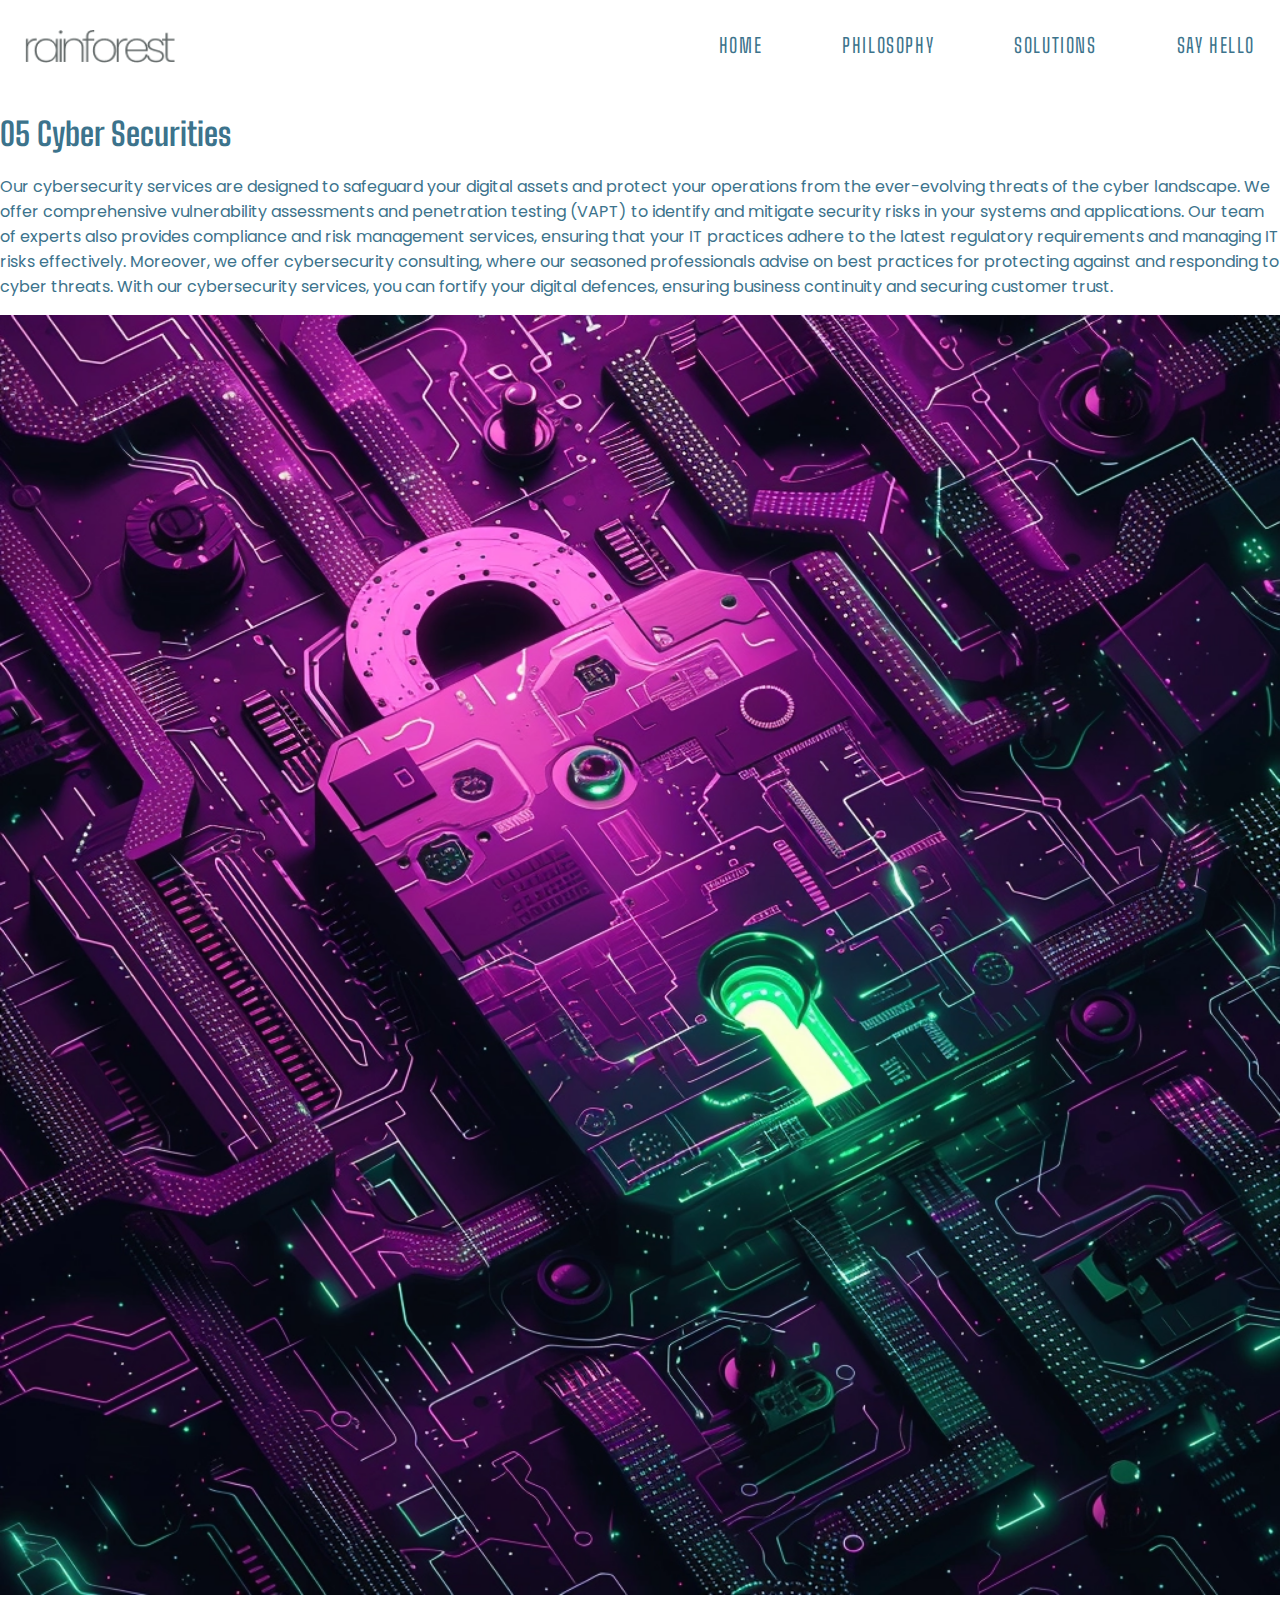
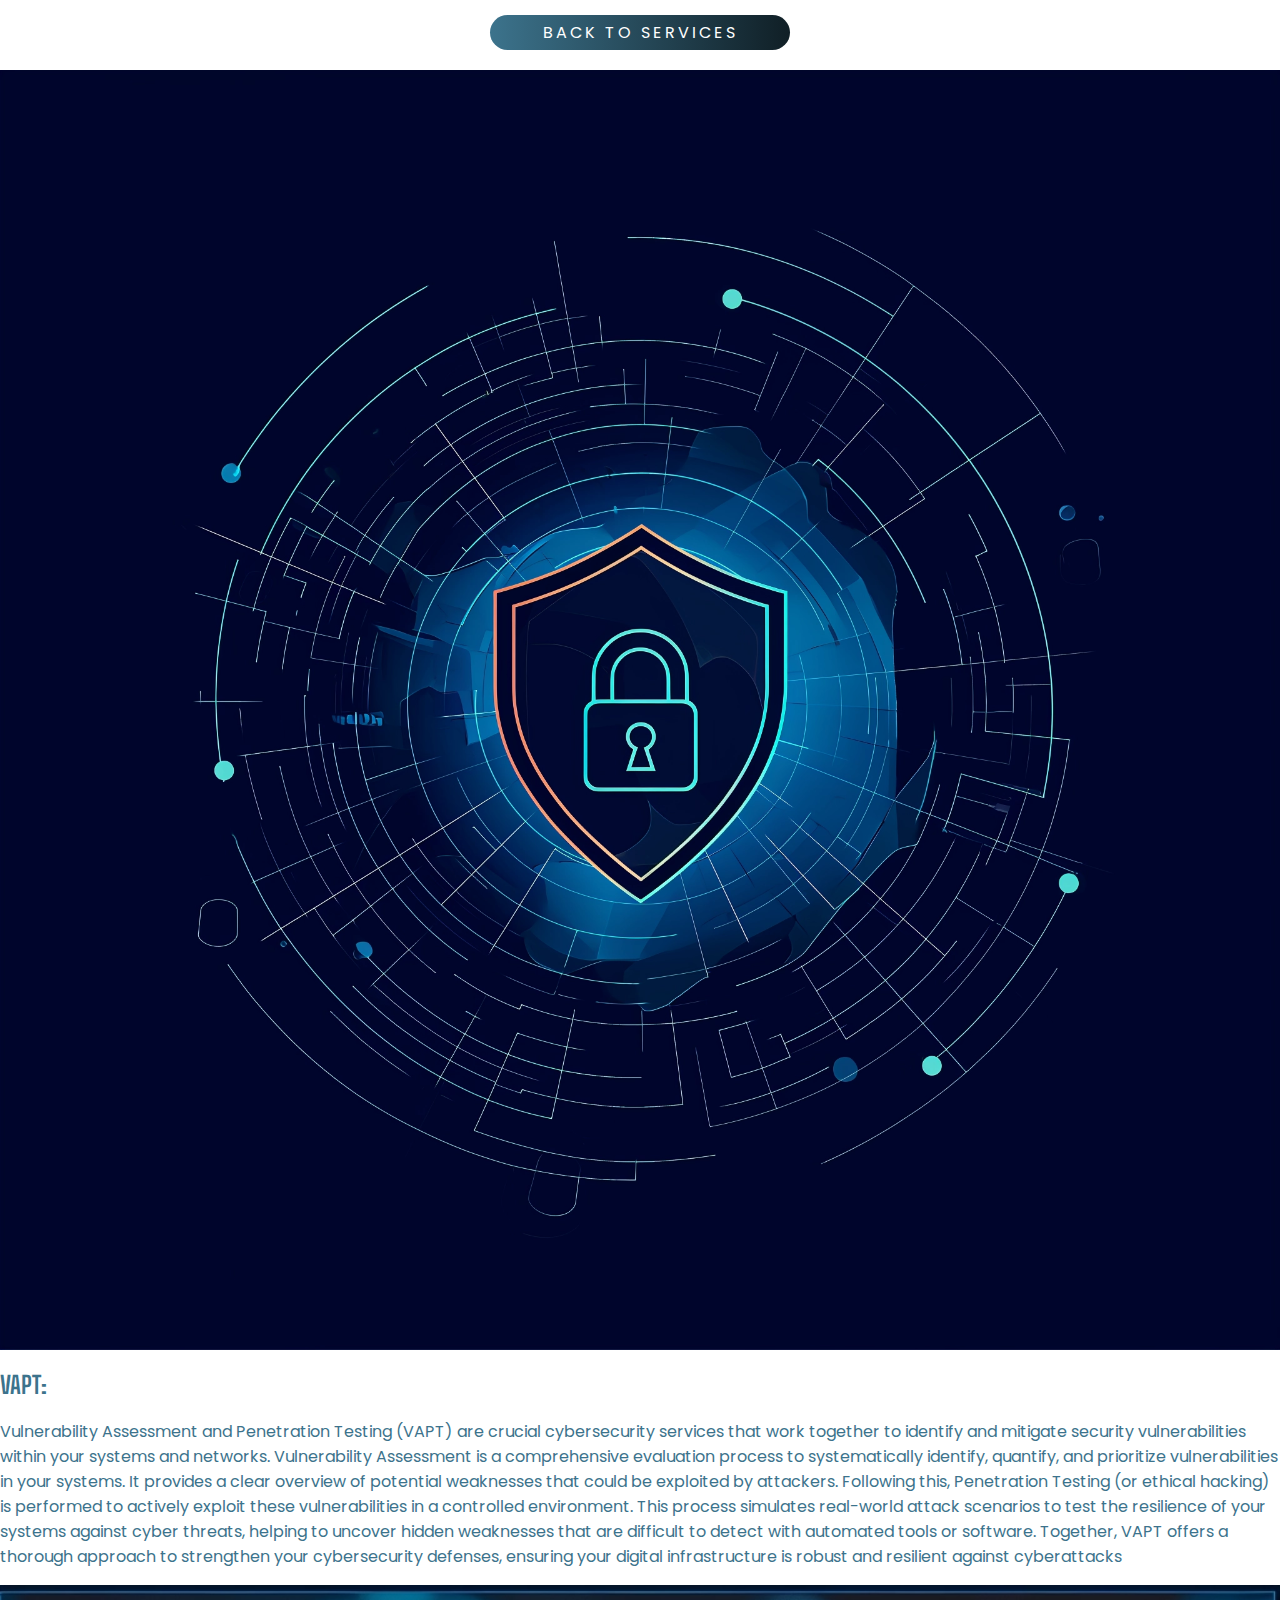
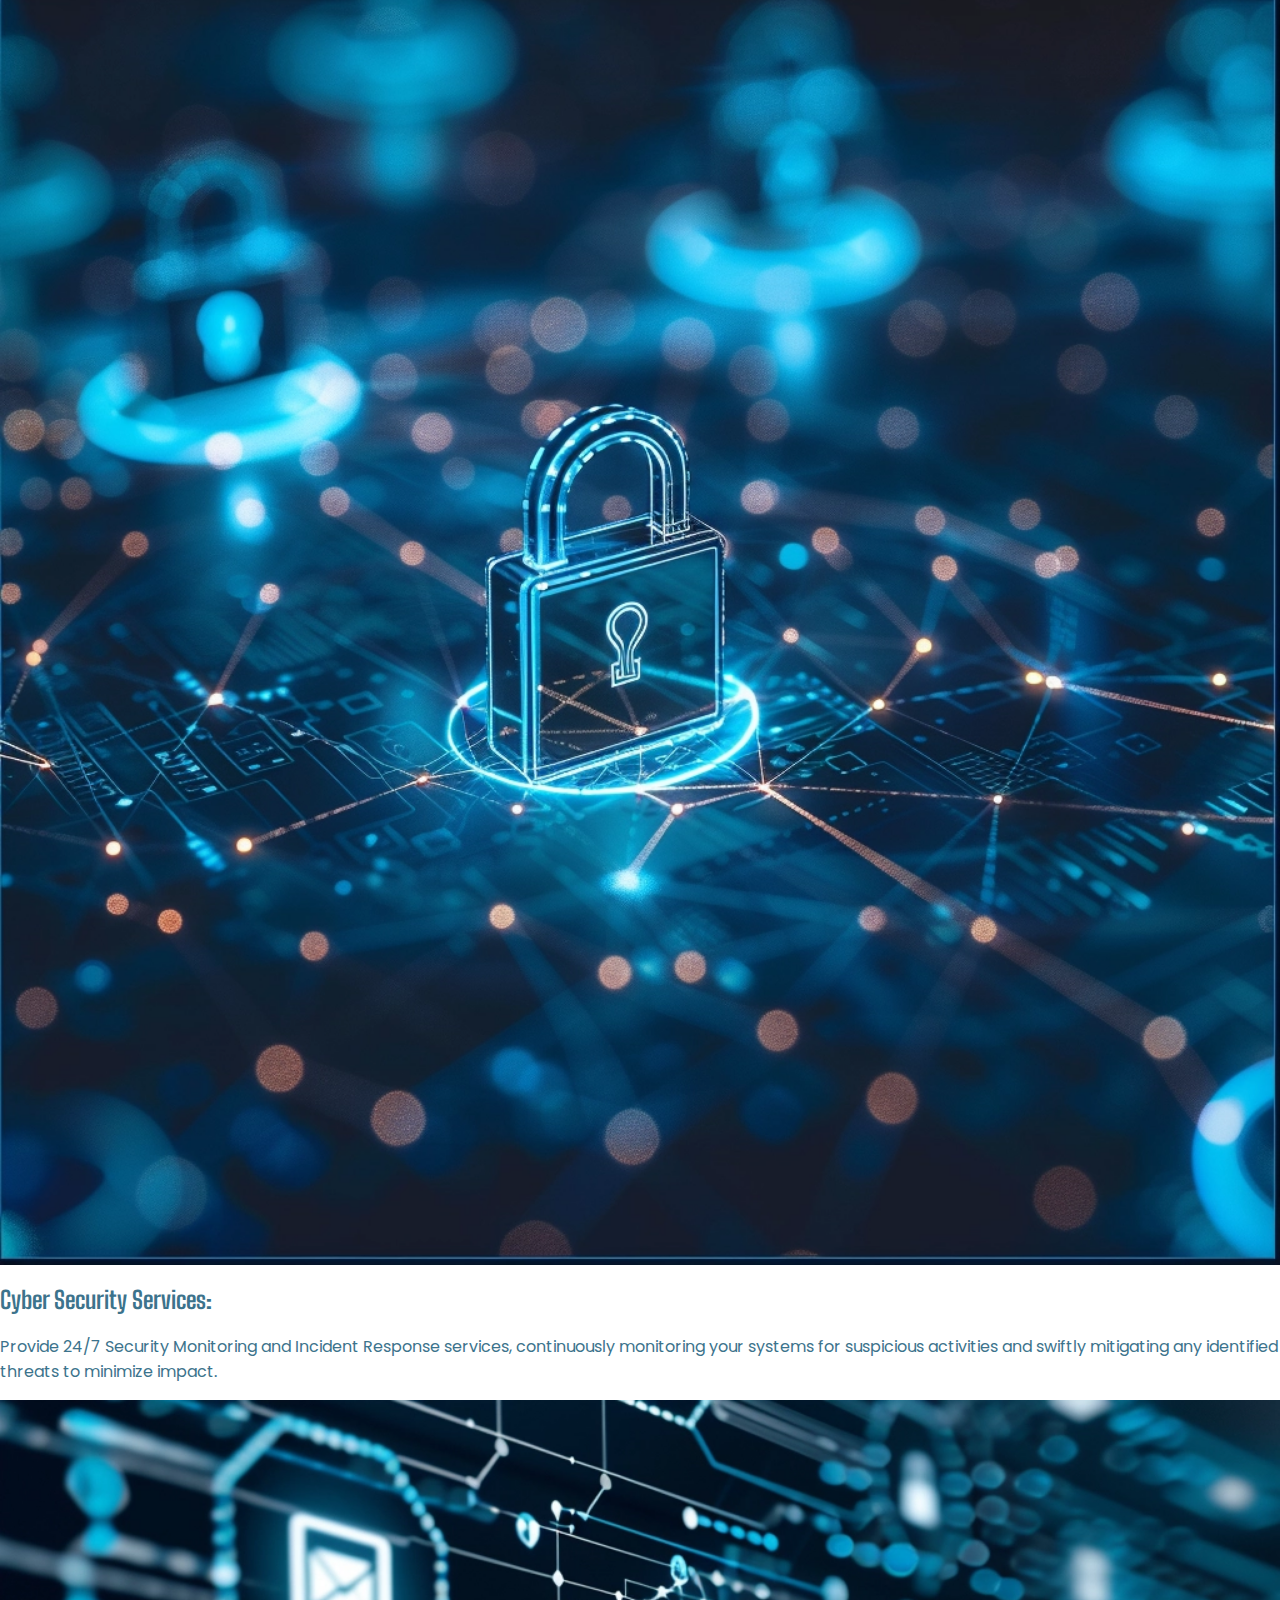
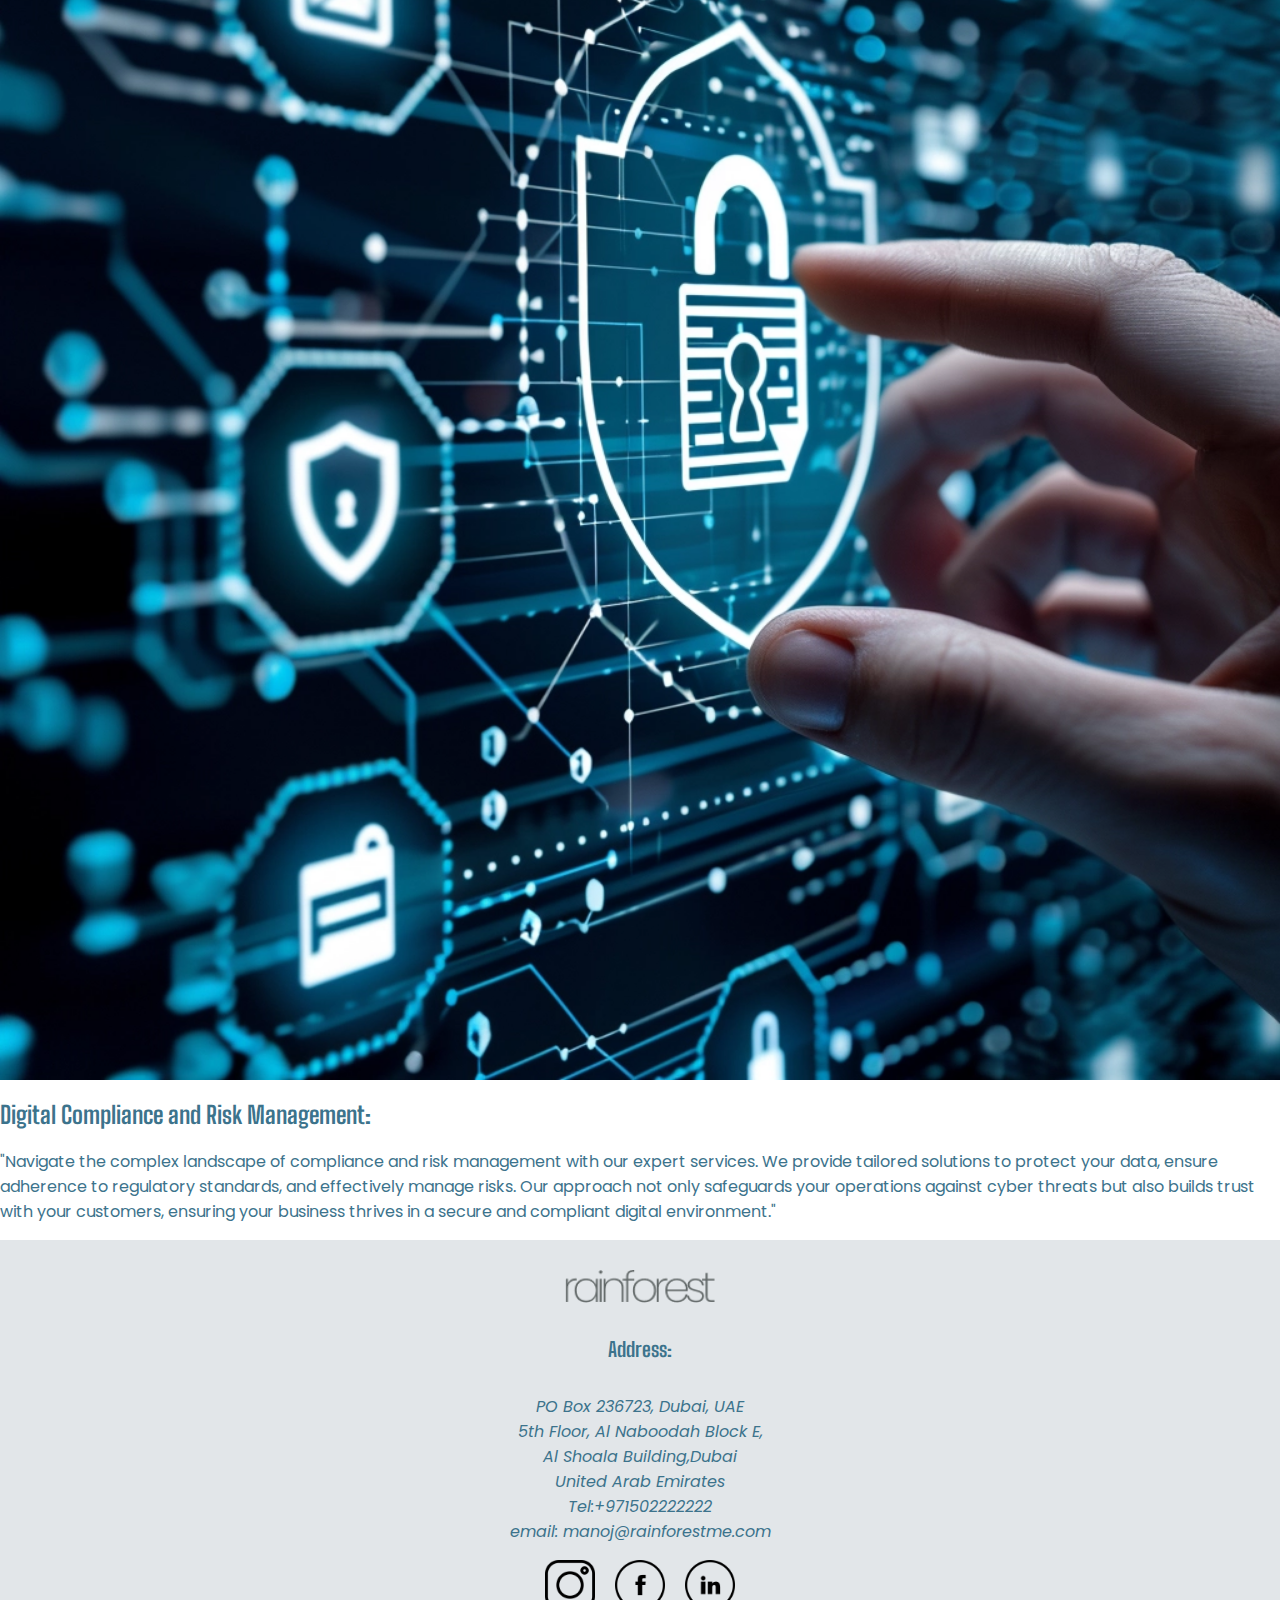
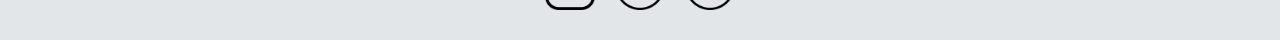
==== cyber.html @ 45f5539d "Initial Commit" ====
<!DOCTYPE html>
<html lang="en">
  <head>
    <meta charset="UTF-8" />
    <meta name="viewport" content="width=device-width, initial-scale=1.0" />
    <title>Rainforest Agency</title>
    <link rel="stylesheet" href="style.css" />
    <script src="app.js" defer></script>
    <link rel="preconnect" href="https://fonts.googleapis.com" />
    <link rel="preconnect" href="https://fonts.gstatic.com" crossorigin />
    <link
      href="https://fonts.googleapis.com/css2?family=Big+Shoulders+Inline+Display:wght@100..900&family=Big+Shoulders+Stencil+Display:wght@100..900&family=Big+Shoulders+Text:wght@100..900&family=Poppins:ital,wght@0,100;0,200;0,300;0,400;0,500;0,600;0,700;0,800;0,900;1,100;1,200;1,300;1,400;1,500;1,600;1,700;1,800;1,900&display=swap"
      rel="stylesheet"
    />
  </head>
  <body class="cyberPage">
    <section id="cyber-page">
      <nav class="header">
        <div class="logo">
          <img src="images/rainforestlogo.png" alt="Rainforest Agency Logo" />
        </div>
        <div class="navigation">
          <ul class="list">
            <li class="active"><a href="#home-page">Home</a></li>
            <li><a href="#about-page">Philosophy</a></li>
            <li><a href="#service-page">Solutions</a></li>
            <li><a href="#contact-page">Say Hello</a></li>
          </ul>
          <div class="action">
            <img class="menu" src="images/menu.png" alt="Menu Icon" />
            <img class="close" src="images/close.png" alt="Close Icon" />
          </div>
        </div>
      </nav>
      <section id="cyber">
        <h1><span>05</span> <span>Cyber Securities</span></h1>
        <p>
          Our cybersecurity services are designed to safeguard your digital
          assets and protect your operations from the ever-evolving threats of
          the cyber landscape. We offer comprehensive vulnerability assessments
          and penetration testing (VAPT) to identify and mitigate security risks
          in your systems and applications. Our team of experts also provides
          compliance and risk management services, ensuring that your IT
          practices adhere to the latest regulatory requirements and managing IT
          risks effectively. Moreover, we offer cybersecurity consulting, where
          our seasoned professionals advise on best practices for protecting
          against and responding to cyber threats. With our cybersecurity
          services, you can fortify your digital defences, ensuring business
          continuity and securing customer trust.
        </p>
        <div class="cyber-img">
          <img
            src="images/cyber security.webp"
            alt="digital security image for decoration"
          />
        </div>
        <a href="index.html/#service-page" class="btn btn-back"
          >Back to Services</a
        >
        <section class="cyber-contents">
          <article class="cyber-content">
            <div class="cyber-subHeading">
              <img
                src="images/cybervulnerability.webp"
                alt="cybersecurity digital image for decoration "
              />
            </div>
            <div class="cyber-description">
              <h2>VAPT:</h2>
              <p>
                Vulnerability Assessment and Penetration Testing (VAPT) are
                crucial cybersecurity services that work together to identify
                and mitigate security vulnerabilities within your systems and
                networks. Vulnerability Assessment is a comprehensive evaluation
                process to systematically identify, quantify, and prioritize
                vulnerabilities in your systems. It provides a clear overview of
                potential weaknesses that could be exploited by attackers.
                Following this, Penetration Testing (or ethical hacking) is
                performed to actively exploit these vulnerabilities in a
                controlled environment. This process simulates real-world attack
                scenarios to test the resilience of your systems against cyber
                threats, helping to uncover hidden weaknesses that are difficult
                to detect with automated tools or software. Together, VAPT
                offers a thorough approach to strengthen your cybersecurity
                defenses, ensuring your digital infrastructure is robust and
                resilient against cyberattacks
              </p>
            </div>
          </article>

          <article class="cyber-content">
            <div class="cyber-subHeading">
              <img
                src="images/cyberdetection.webp"
                alt="cyber security image for decoration"
              />
            </div>
            <div class="cyber-description">
              <h2>Cyber Security Services:</h2>
              <p>
                Provide 24/7 Security Monitoring and Incident Response services,
                continuously monitoring your systems for suspicious activities
                and swiftly mitigating any identified threats to minimize
                impact.
              </p>
            </div>
          </article>
          <article class="cyber-content">
            <div class="cyber-subHeading">
              <img
                src="images/cyberapplication.webp"
                alt="cybersecurity digital image for decoration"
              />
            </div>
            <div class="cyber-description">
              <h2>Digital Compliance and Risk Management:</h2>
              <p>
                "Navigate the complex landscape of compliance and risk
                management with our expert services. We provide tailored
                solutions to protect your data, ensure adherence to regulatory
                standards, and effectively manage risks. Our approach not only
                safeguards your operations against cyber threats but also builds
                trust with your customers, ensuring your business thrives in a
                secure and compliant digital environment."
              </p>
            </div>
          </article>
        </section>
      </section>
      <footer id="contact-page">
        <div class="logo">
          <img src="images/rainforestlogo.png" alt="Rainforest Agency Logo" />
        </div>
        <address>
          <h5>Address:</h5>
          <p>
            PO Box 236723, Dubai, UAE<br />
            5th Floor, Al Naboodah Block E,<br />
            Al Shoala Building,Dubai<br />
            United Arab Emirates<br />
            Tel:+971502222222<br />
            email: manoj@rainforestme.com
          </p>
        </address>
        <div class="social">
          <img src="images/instagram.png" alt="Instagram icon " />
          <img src="images/facebook.png" alt="facebook icon" />
          <img src="images/linkedin.png" alt="linkedIn icon" />
        </div>
      </footer>
    </section>
  </body>
</html>
---- style.css ----
:root {
  --homePageBgClr: #f9ca73;
  --primaryffClr: #3c738c;
  --generalBgClr: #e2e6e9;
  --buttonClr: linear-gradient(90deg, #3c738c, #101f26);
  --spacialffClr: #763f41;
  --aboutffClr: #d9d9d9;
  --aboutBgClr: #121212;
}

*,
*::after,
*::before {
  box-sizing: border-box;
  /* border: 1px solid red; */
}

html {
  scroll-behavior: smooth;
  font-size: 62.5%;
}

body {
  font-family: "Poppins", sans-serif;
  font-size: 1.6rem;
  color: var(--primaryffClr);
  margin: 0;
  padding: 0;
}

img {
  width: 100%;
  max-width: 100%;
  display: block;
  height: auto;
}

h1,
h2,
h3,
h4,
h5 {
  font-family: "Big Shoulders Text", sans-serif;
}
/* header section*/

#home-page {
  background-color: var(--homePageBgClr);
  padding: 3rem 2.5rem;
}

.close {
  display: none;
}

.logo img {
  width: 15rem;
  filter: invert(0.7);
}

.menu,
.close {
  width: 3rem;
  filter: invert(0.7);
}
.header {
  display: flex;
  justify-content: space-between;
  align-items: center;
}

/*navigation section*/

.list {
  display: flex;
  list-style: none;
  flex-direction: column;
  align-items: center;
  justify-content: center;
  gap: 2.5rem;
  margin: 0;
  padding: 0;
  position: fixed;
  width: 50%;
  height: 100vh;
  top: 0;
  right: 0;
  z-index: 2;
  background-color: var(--generalBgClr);
  right: -50%;
  transition: 0.5s ease-in-out;
}

.list li a {
  text-decoration: none;
  text-transform: uppercase;
  color: var(--primaryffClr);
  font-family: "Big Shoulders Text", sans-serif;
  font-weight: 400;
  font-size: 2rem;
  letter-spacing: 1.6px;
}

.open .list {
  transform: translateX(-100%);
}

.open .action .menu {
  display: none;
}

.open .action .close {
  display: flex;
  position: fixed;
  z-index: 2;
  right: 3rem;
  top: 3rem;
}

/* hero section */
.hero {
  display: grid;
  grid-template-columns: 1fr;
  gap: 2rem;
  margin-top: 3rem;
  justify-content: center;
  align-items: center;
}

.hero h1 {
  font-size: 2.4rem;
  text-align: center;
  text-transform: capitalize;
}

.hero p {
  text-align: center;
  font-size: 1.6rem;
  line-height: 1.2;
  font-weight: 200;
}

.special {
  color: #fe5779;
}

.btn {
  display: block;
  margin: 0 auto;
  text-align: center;
  text-decoration: none;
  text-transform: uppercase;
  background: var(--buttonClr);
  border-radius: 5rem;
  padding: 0.5rem 2rem;
  color: #fff;
  width: 80%;
  max-width: 30rem;
  letter-spacing: 0.3rem;
}

/* aboutUs - section */

#about-page {
  padding: 0 2.5rem 2.5rem 2.5rem;
  background-color: var(--aboutUsBgClr);
  color: var(--aboutffClr);
  background-color: var(--aboutBgClr);
  display: grid;
  grid-template-columns: 1fr;
}

.light {
  background: var(--aboutffClr);
  color: #676666;
}
.subHeading {
  margin-bottom: 0;
  text-transform: uppercase;
  font-size: 3.2rem;
}
hr {
  margin: 4px 0;
  width: 60%;
}

.subHeading1 {
  margin-top: 0;
  text-transform: uppercase;
  font-size: 3.2rem;
}

.boldPara {
  font-size: 2.4rem;
  font-weight: 300;
  line-height: 1.2;
  font-family: "Big Shoulders Text", sans-serif;
}

.noramlPara {
  font-size: 1.6rem;
  line-height: 1.2;
  font-weight: 200;
}

/* services section */

#service-page {
  padding: 3rem 2.5rem;
  background-color: var(--generalBgClr);
}
.service {
  /* box-shadow: #b5daeb 2.4px 2.4px 3.2px; */
  box-shadow: rgba(149, 157, 165, 0.2) 0px 8px 24px;
  padding: 2rem;
  border-radius: 10px;
}
.service h4 {
  font-size: 3rem;
  text-transform: uppercase;
  font-family: "Big Shoulders Inline Display", sans-serif;
  display: flex;
  justify-content: space-between;
  align-items: center;
  font-weight: 600;
}
.btn-service {
  margin-left: 0;
  padding: 1rem 1.5rem;
}

/* clients section */

#client-page {
  padding: 3rem 2.5rem;
  background-color: var(--aboutBgClr);
  color: var(--aboutffClr);
}
.images {
  display: grid;
  grid-template-columns: 1fr;
  align-items: center;
  justify-content: center;

  gap: 7rem;
}
.images img {
  max-width: 317px;
  justify-self: center;
}

/* footer section */
footer {
  text-align: center;
  padding: 3rem 2.5rem;
  background-color: var(--generalBgClr);
}
.logo img {
  margin: 0 auto;
  position: relative;
  z-index: 1;
}

h5 {
  font-size: 2rem;
  font-style: normal;
}

.social {
  display: flex;
  justify-content: center;
  gap: 2rem;
}

.social img {
  width: 50px;
}

/* media queries */

@media screen and (min-width: 768px) {
  /* hero section */
  .action .menu {
    display: none;
  }
  .list {
    flex-direction: row;
    align-items: center;
    justify-content: center;
    gap: 2.5rem;
    margin: 0;
    padding: 0;
    position: static;
    width: 100%;
    height: 0;
    background-color: transparent;
  }
  .hero h1 {
    font-size: 4.5rem;
  }
  .hero p {
    font-size: 1.8rem;
    padding: 3rem;
  }
  /* about section */
  #about-page {
    grid-template-columns: 1fr 1.5fr;
    gap: 2rem;
  }
  .faceImage {
    grid-column: 2/3;
    grid-row: 1/3;
  }
  .aboutBtn {
    grid-column: 1/2;
    grid-row: 3/4;
  }
  .boldPara {
    font-size: 3rem;
  }
  /* services section */
  #service-page {
    display: grid;
    grid-template-columns: repeat(2, 1fr);
    gap: 2rem;
  }
  .sheading {
    grid-column: 1/-1;
  }

  .cyber {
    grid-column: 1/-1;
  }
  /* client section */

  .images {
    display: grid;
    grid-template-columns: repeat(2, 1fr);
  }
}

@media screen and (min-width: 1024px) {
  /* navigation */
  .list {
    gap: 8rem;
  }
  .hero {
    grid-template-columns: 1fr 1.25fr;
  }
  .hero h1 {
    font-size: 6.3rem;
    margin: 5rem auto;
  }
  .hero-image {
    grid-column: 2/3;
    grid-row: 1/3;
  }
  .btn {
    width: 60%;
  }
}

/* digital marketing services page  */

/* Page header */
.digitalPage {
  background-color: var(--generalBgClr);
}
.page-header {
  padding: 3rem 2.5rem;
}
/* Digital Page */
#digital {
  padding: 3rem 2.5rem;
  display: grid;
  grid-template-columns: 1fr;
}
.btn-back {
  grid-row: 5/6;
  margin: 2rem auto;
}
.digi-subHeading img {
  width: 6rem;
}
.digi-content {
  box-shadow: rgba(149, 157, 165, 0.2) 0px 8px 24px;
  padding: 2rem;
}
.digi-subHeading {
  display: flex;
  gap: 2rem;
}
#digital h1 {
  display: flex;
  justify-content: space-between;
}
/* Traditional advertising services page  */

/* Page header */
.traditionalPage {
  background-color: var(--generalBgClr);
}

/* Traditional  Page */
#traditionalPage {
  padding: 3rem 2.5rem;
  display: grid;
  grid-template-columns: 1fr;
}
.btn-back {
  grid-row: 5/6;
  margin: 2rem auto;
}
.traditional-subHeading img {
  width: 6rem;
}
.traditional-content {
  box-shadow: rgba(149, 157, 165, 0.2) 0px 8px 24px;
  padding: 2rem;
}
.traditional-subHeading {
  display: flex;
  gap: 2rem;
}
#traditionalPage h1 {
  display: flex;
  justify-content: space-between;
}

/* studio page section */
/* Page header */
.studioPage {
  background-color: var(--generalBgClr);
}
.header {
  padding: 3rem 2.5rem;
}
/* Studio Page */
#studio {
  padding: 3rem 2.5rem;
  display: grid;
  grid-template-columns: 1fr;
}
.btn-back {
  grid-row: 5/6;
  margin: 2rem auto;
}

.studio-content {
  box-shadow: rgba(149, 157, 165, 0.2) 0px 8px 24px;
  padding: 2rem;
}

#studio h1 {
  display: flex;
  justify-content: space-between;
}

/* tech development section */

/* Page header */
.developmentPage {
  background-color: var(--generalBgClr);
}
.header {
  padding: 3rem 2.5rem;
}
/* techdevlopment page */
#development {
  padding: 3rem 2.5rem;
  display: grid;
  grid-template-columns: 1fr;
}
.btn-back {
  grid-row: 5/6;
  margin: 2rem auto;
}

.development-content {
  box-shadow: rgba(149, 157, 165, 0.2) 0px 8px 24px;
  padding: 2rem;
}

#development h1 {
  display: flex;
  justify-content: space-between;
}
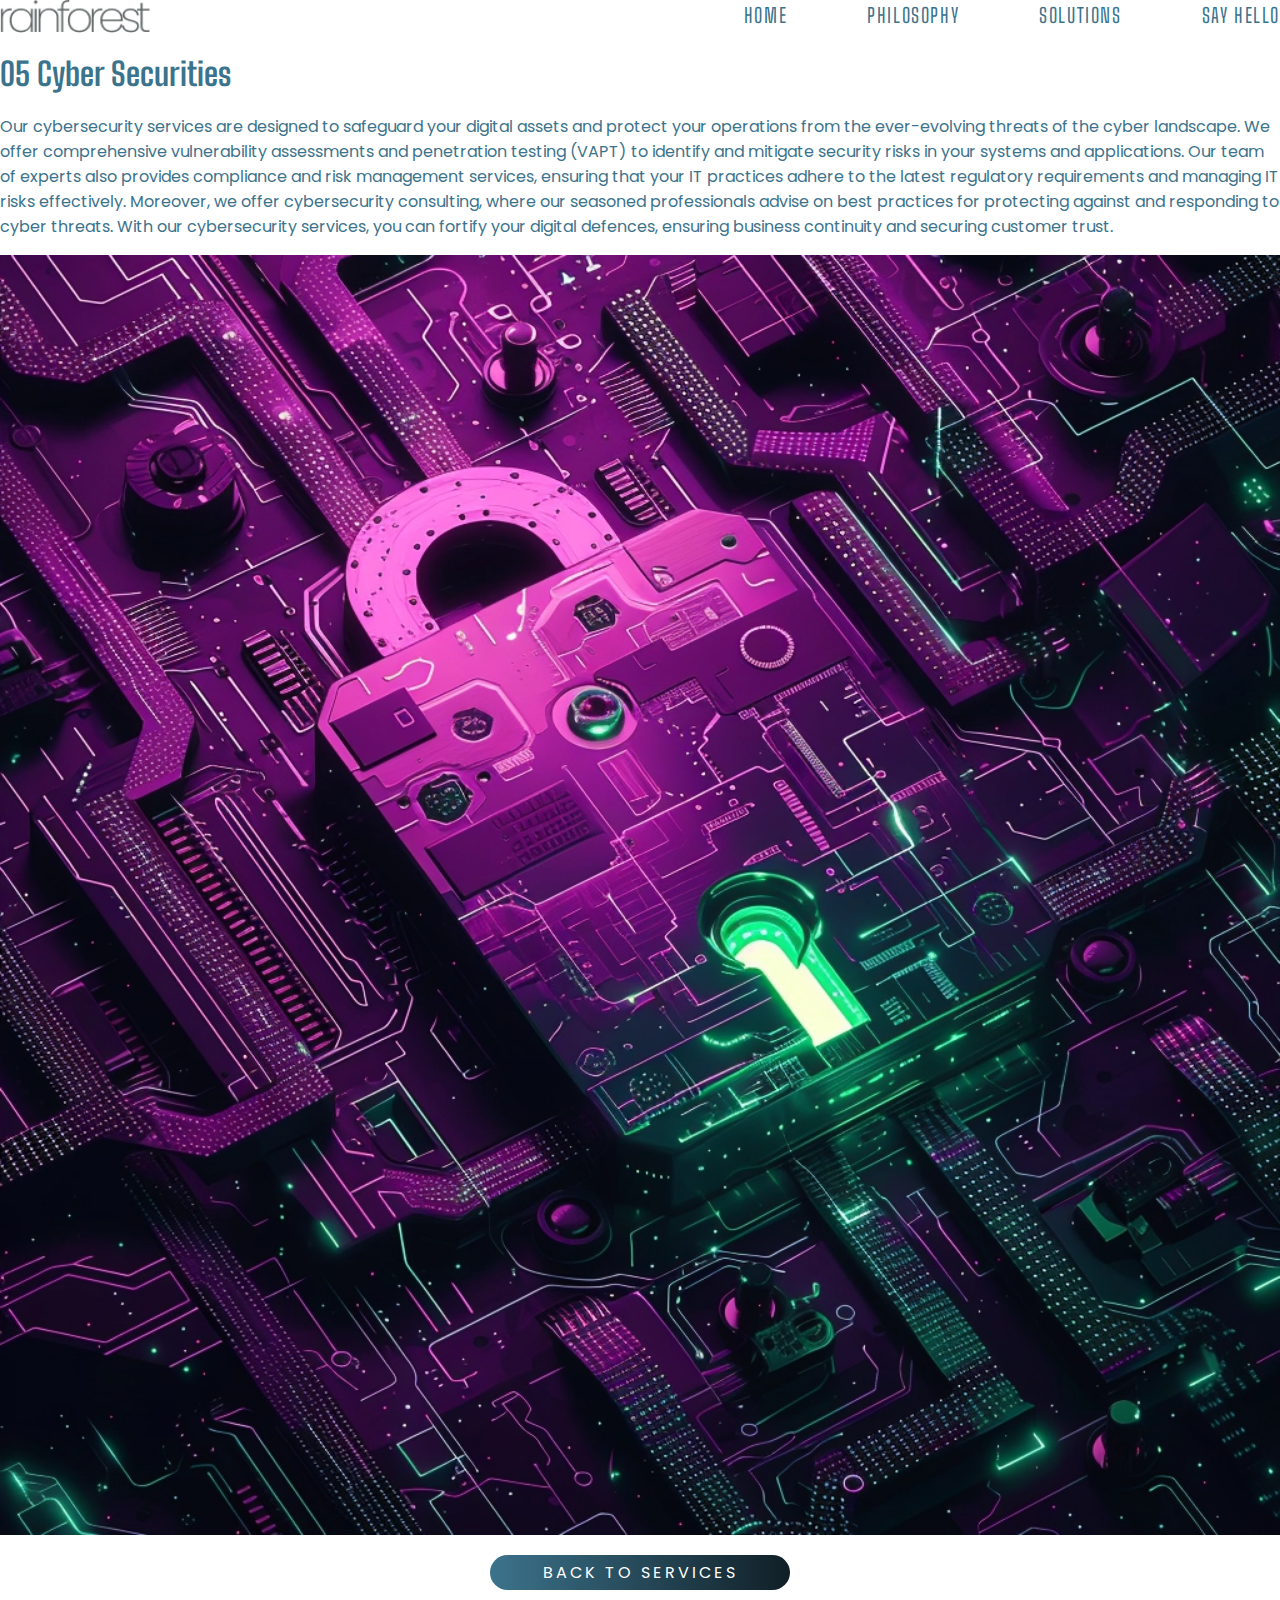
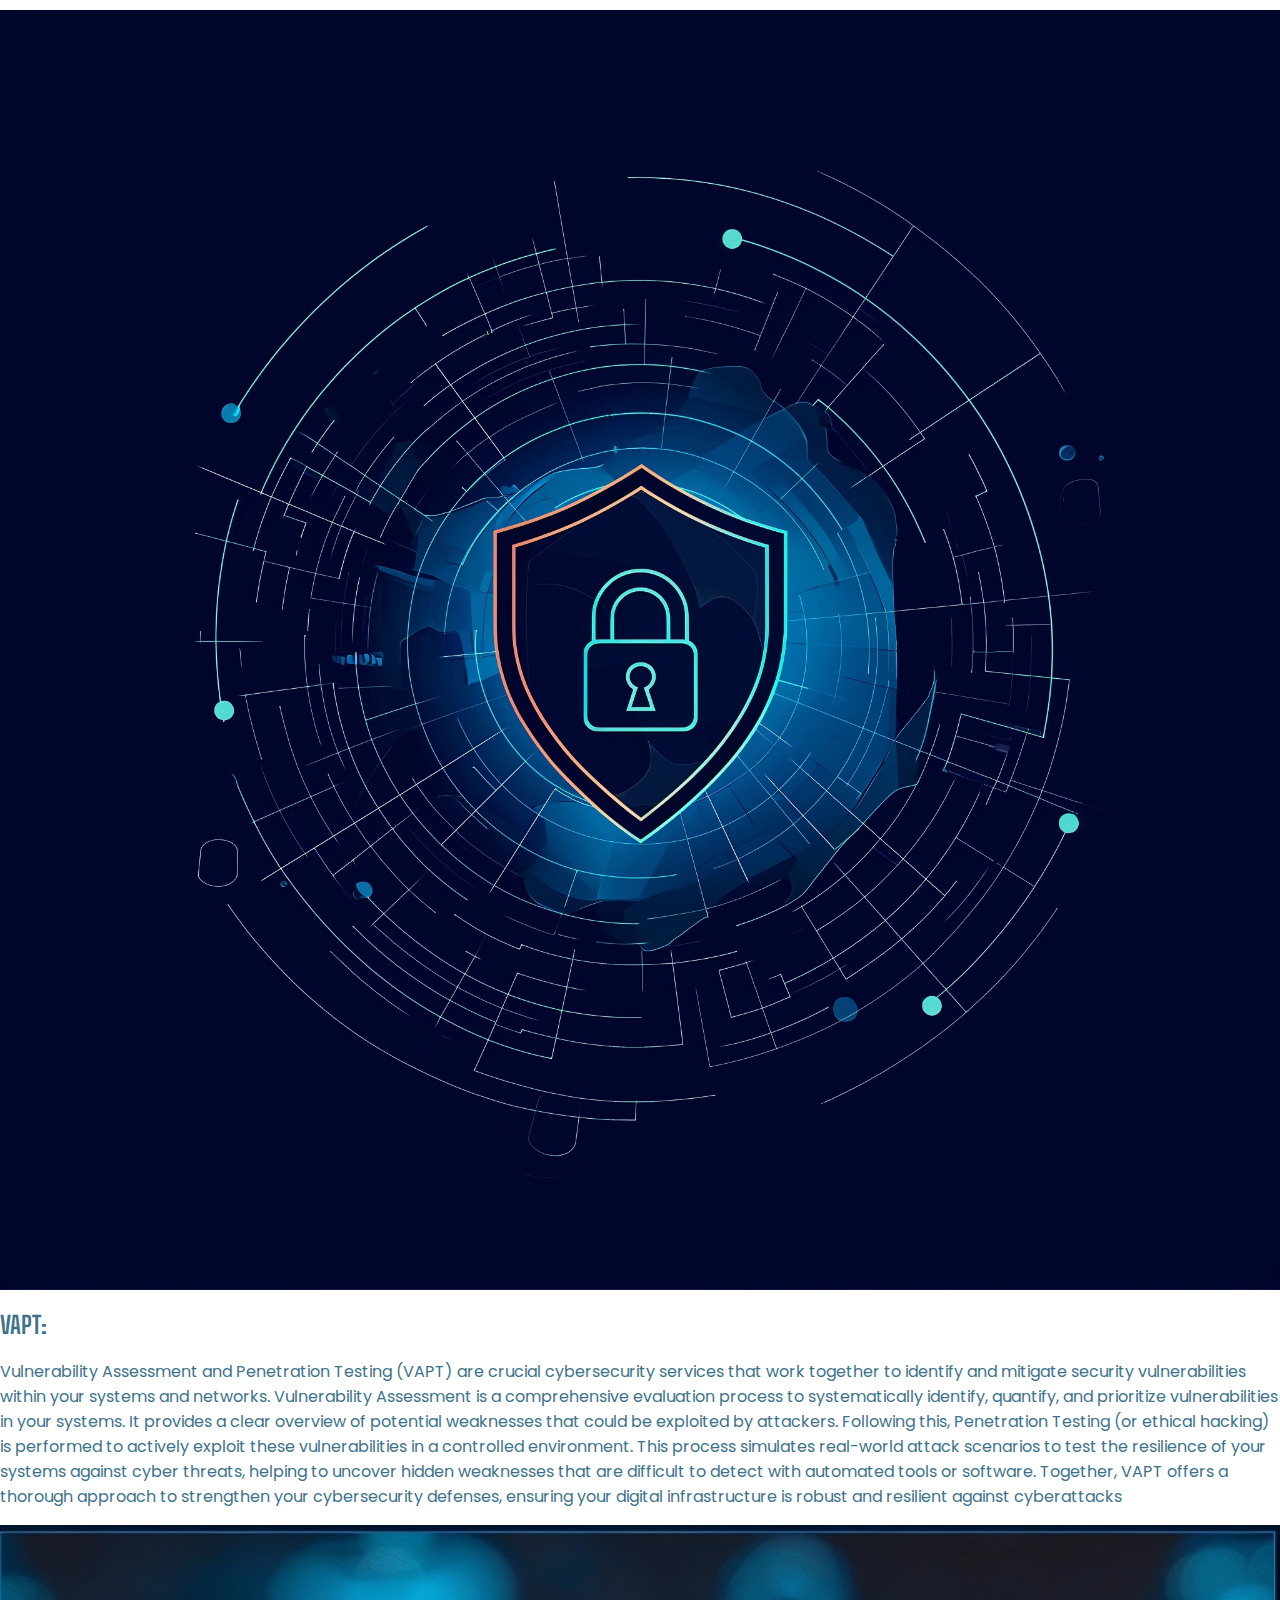
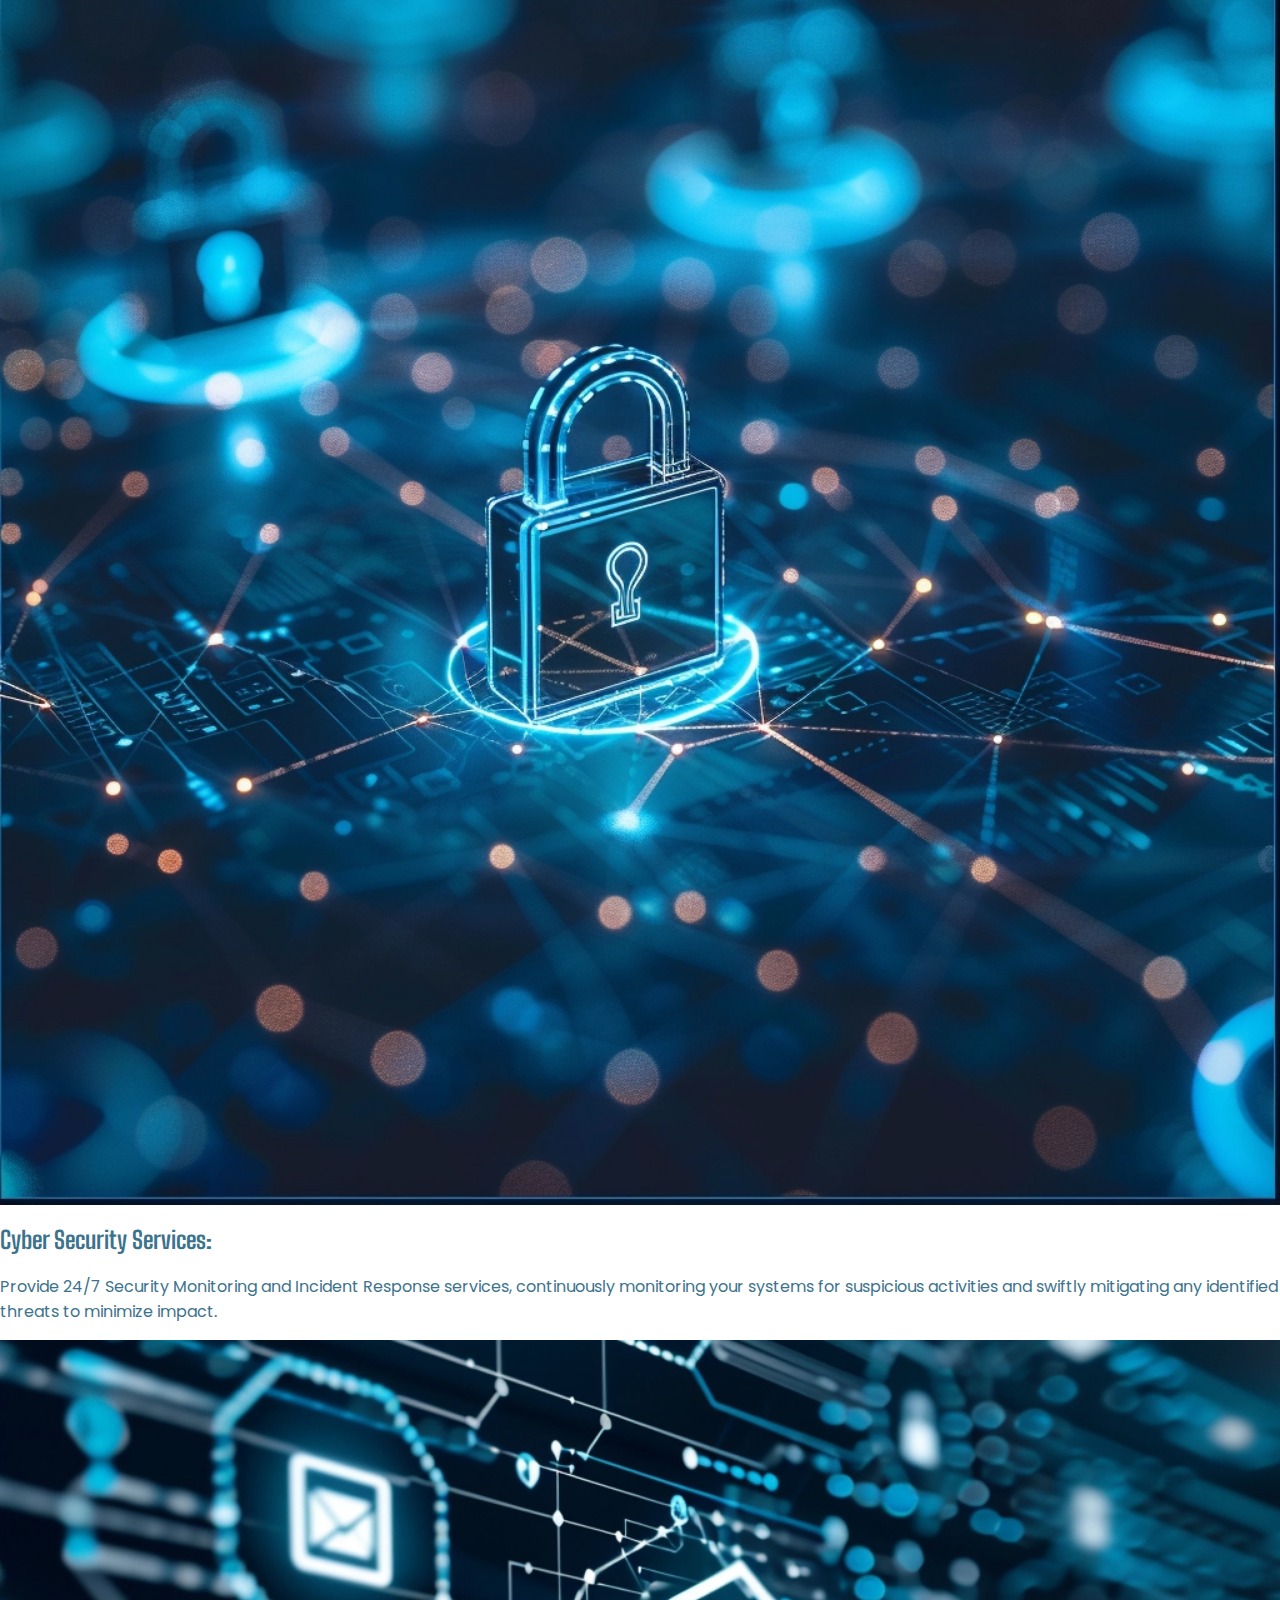
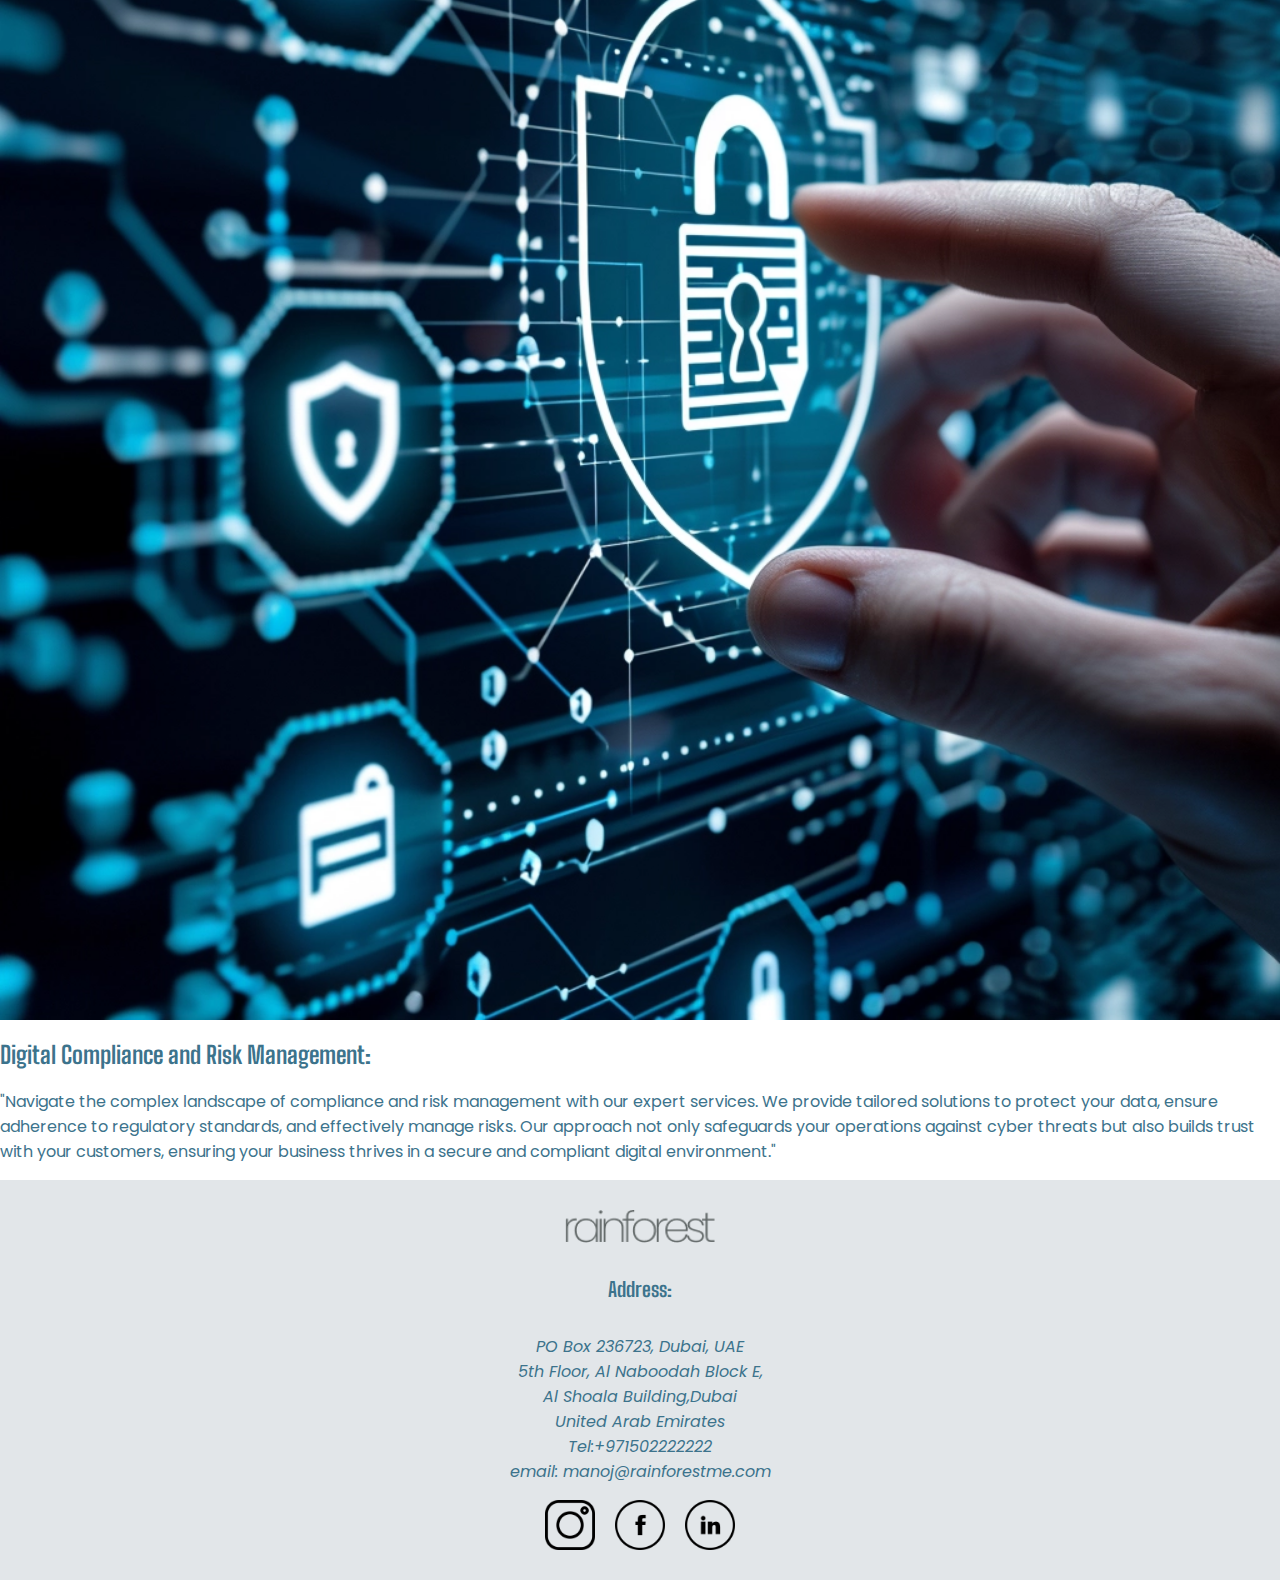
==== commit 1d8c7192: "All links updated" ====
--- a/cyber.html
+++ b/cyber.html
@@ -21,10 +21,10 @@
         </div>
         <div class="navigation">
           <ul class="list">
-            <li class="active"><a href="#home-page">Home</a></li>
-            <li><a href="#about-page">Philosophy</a></li>
-            <li><a href="#service-page">Solutions</a></li>
-            <li><a href="#contact-page">Say Hello</a></li>
+            <li class="active"><a href="index.html#home-page">Home</a></li>
+            <li><a href="index.html#about-page">Philosophy</a></li>
+            <li><a href="index.html#service-page">Solutions</a></li>
+            <li><a href="index.html#contact-page">Say Hello</a></li>
           </ul>
           <div class="action">
             <img class="menu" src="images/menu.png" alt="Menu Icon" />
@@ -54,7 +54,7 @@
             alt="digital security image for decoration"
           />
         </div>
-        <a href="index.html/#service-page" class="btn btn-back"
+        <a href="index.html#service-page" class="btn btn-back"
           >Back to Services</a
         >
         <section class="cyber-contents">
--- a/style.css
+++ b/style.css
@@ -366,9 +366,6 @@
 .digitalPage {
   background-color: var(--generalBgClr);
 }
-.page-header {
-  padding: 3rem 2.5rem;
-}
 /* Digital Page */
 #digital {
   padding: 3rem 2.5rem;
@@ -432,9 +429,7 @@
 .studioPage {
   background-color: var(--generalBgClr);
 }
-.header {
-  padding: 3rem 2.5rem;
-}
+
 /* Studio Page */
 #studio {
   padding: 3rem 2.5rem;
@@ -462,9 +457,7 @@
 .developmentPage {
   background-color: var(--generalBgClr);
 }
-.header {
-  padding: 3rem 2.5rem;
-}
+
 /* techdevlopment page */
 #development {
   padding: 3rem 2.5rem;
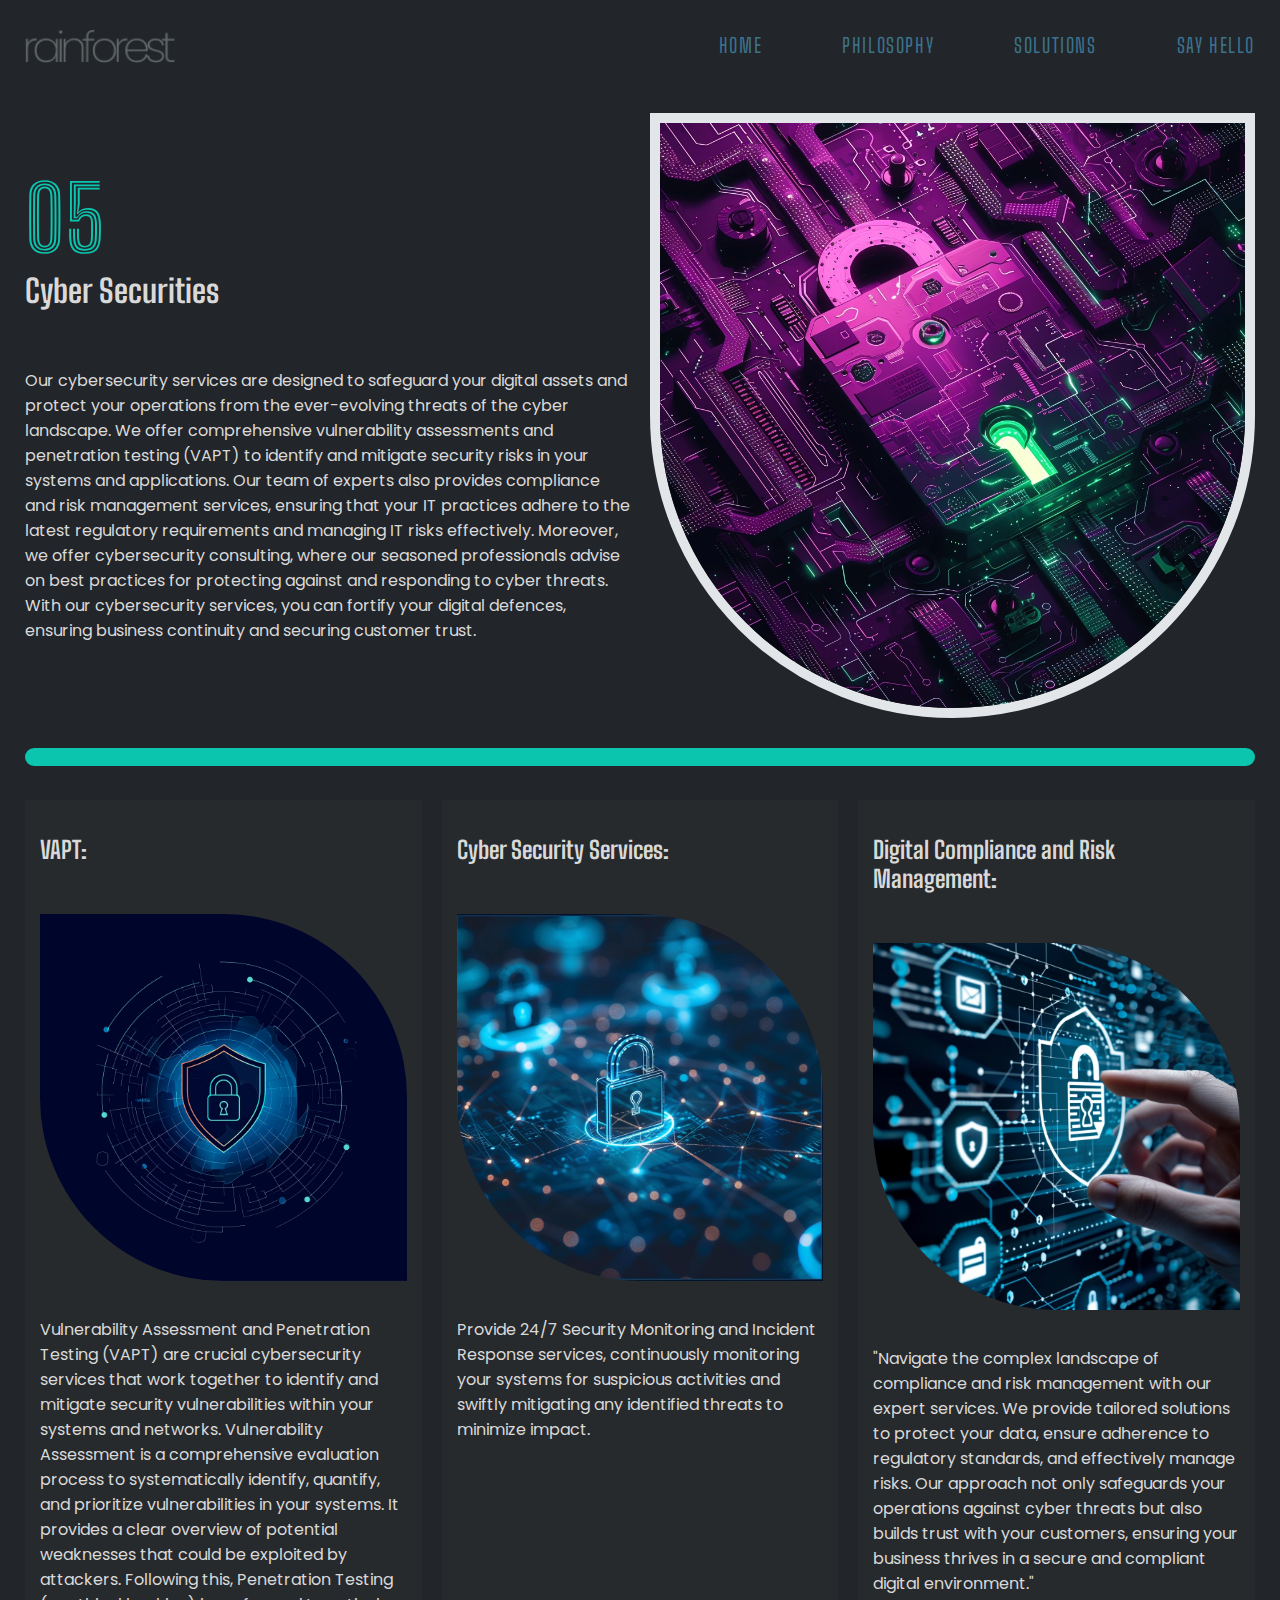
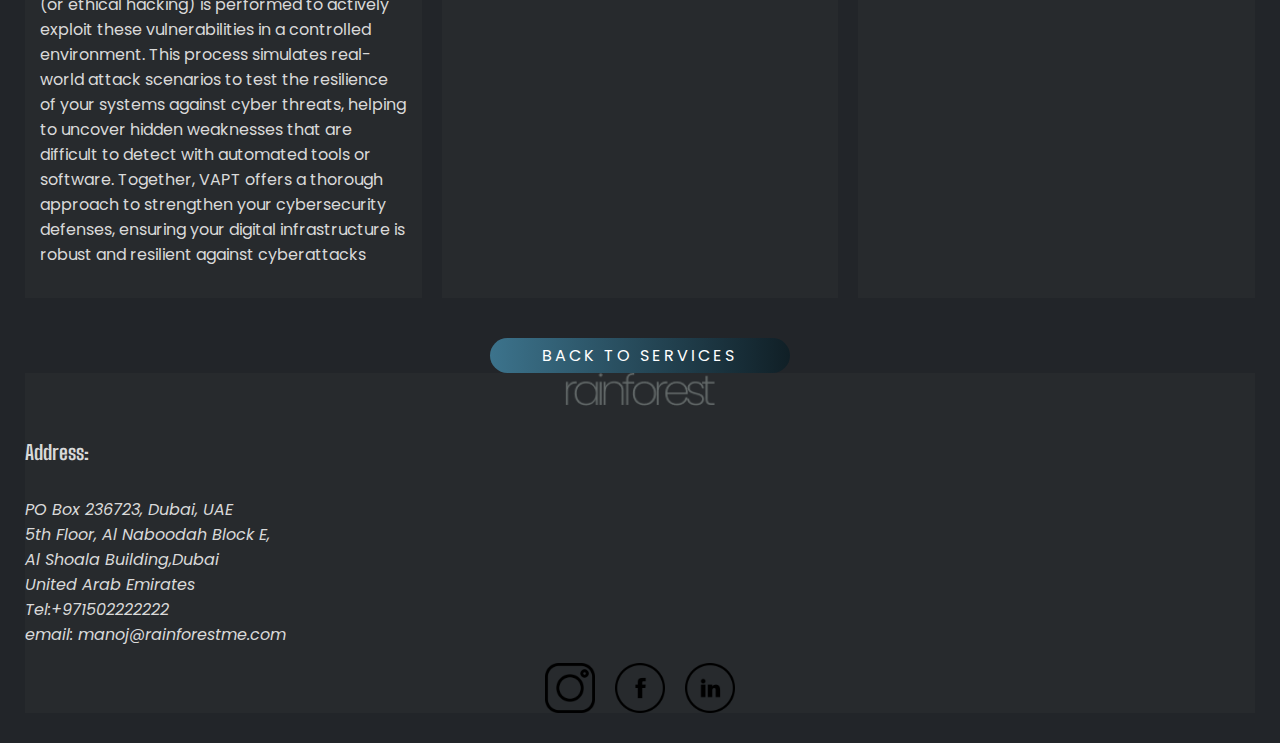
==== commit 863a5ac1: "updated media query" ====
--- a/cyber.html
+++ b/cyber.html
@@ -33,40 +33,44 @@
         </div>
       </nav>
       <section id="cyber">
-        <h1><span>05</span> <span>Cyber Securities</span></h1>
-        <p>
-          Our cybersecurity services are designed to safeguard your digital
-          assets and protect your operations from the ever-evolving threats of
-          the cyber landscape. We offer comprehensive vulnerability assessments
-          and penetration testing (VAPT) to identify and mitigate security risks
-          in your systems and applications. Our team of experts also provides
-          compliance and risk management services, ensuring that your IT
-          practices adhere to the latest regulatory requirements and managing IT
-          risks effectively. Moreover, we offer cybersecurity consulting, where
-          our seasoned professionals advise on best practices for protecting
-          against and responding to cyber threats. With our cybersecurity
-          services, you can fortify your digital defences, ensuring business
-          continuity and securing customer trust.
-        </p>
-        <div class="cyber-img">
-          <img
-            src="images/cyber security.webp"
-            alt="digital security image for decoration"
-          />
-        </div>
-        <a href="index.html#service-page" class="btn btn-back"
-          >Back to Services</a
-        >
-        <section class="cyber-contents">
-          <article class="cyber-content">
-            <div class="cyber-subHeading">
+        <section class="intro">
+          <h1>
+            <span class="num">05</span>
+            <span class="main-h1">Cyber Securities</span>
+          </h1>
+          <p class="para">
+            Our cybersecurity services are designed to safeguard your digital
+            assets and protect your operations from the ever-evolving threats of
+            the cyber landscape. We offer comprehensive vulnerability
+            assessments and penetration testing (VAPT) to identify and mitigate
+            security risks in your systems and applications. Our team of experts
+            also provides compliance and risk management services, ensuring that
+            your IT practices adhere to the latest regulatory requirements and
+            managing IT risks effectively. Moreover, we offer cybersecurity
+            consulting, where our seasoned professionals advise on best
+            practices for protecting against and responding to cyber threats.
+            With our cybersecurity services, you can fortify your digital
+            defences, ensuring business continuity and securing customer trust.
+          </p>
+          <div class="cyber-img">
+            <img
+              src="images/cyber security.webp"
+              alt="digital security image for decoration"
+            />
+          </div>
+        </section>
+        <hr />
+
+        <section class="contents">
+          <article class="content">
+            <div class="page-subHeading">
+              <h2>VAPT:</h2>
               <img
                 src="images/cybervulnerability.webp"
                 alt="cybersecurity digital image for decoration "
               />
             </div>
-            <div class="cyber-description">
-              <h2>VAPT:</h2>
+            <div class="page-description">
               <p>
                 Vulnerability Assessment and Penetration Testing (VAPT) are
                 crucial cybersecurity services that work together to identify
@@ -88,15 +92,15 @@
             </div>
           </article>
 
-          <article class="cyber-content">
-            <div class="cyber-subHeading">
+          <article class="content">
+            <div class="page-subHeading">
+              <h2>Cyber Security Services:</h2>
               <img
                 src="images/cyberdetection.webp"
                 alt="cyber security image for decoration"
               />
             </div>
-            <div class="cyber-description">
-              <h2>Cyber Security Services:</h2>
+            <div class="page-description">
               <p>
                 Provide 24/7 Security Monitoring and Incident Response services,
                 continuously monitoring your systems for suspicious activities
@@ -105,15 +109,15 @@
               </p>
             </div>
           </article>
-          <article class="cyber-content">
-            <div class="cyber-subHeading">
+          <article class="content">
+            <div class="page-subHeading">
+              <h2>Digital Compliance and Risk Management:</h2>
               <img
                 src="images/cyberapplication.webp"
                 alt="cybersecurity digital image for decoration"
               />
             </div>
-            <div class="cyber-description">
-              <h2>Digital Compliance and Risk Management:</h2>
+            <div class="page-description">
               <p>
                 "Navigate the complex landscape of compliance and risk
                 management with our expert services. We provide tailored
@@ -125,6 +129,9 @@
               </p>
             </div>
           </article>
+          <a href="index.html#service-page" class="btn btn-back"
+            >Back to Services</a
+          >
         </section>
       </section>
       <footer id="contact-page">
--- a/style.css
+++ b/style.css
@@ -1,11 +1,14 @@
 :root {
-  --homePageBgClr: #f9ca73;
+  --homePageBgClr: #fcef6e;
   --primaryffClr: #3c738c;
   --generalBgClr: #e2e6e9;
   --buttonClr: linear-gradient(90deg, #3c738c, #101f26);
   --spacialffClr: #763f41;
   --aboutffClr: #d9d9d9;
   --aboutBgClr: #121212;
+  --newPageBg: #222529;
+  --newPageBgVar: #272a2d;
+  --newGreen: #0bc5af;
 }
 
 *,
@@ -128,7 +131,7 @@
 }
 
 .hero h1 {
-  font-size: 2.4rem;
+  font-size: 3rem;
   text-align: center;
   text-transform: capitalize;
 }
@@ -137,11 +140,11 @@
   text-align: center;
   font-size: 1.6rem;
   line-height: 1.2;
-  font-weight: 200;
+  font-weight: 300;
 }
 
 .special {
-  color: #fe5779;
+  color: #e22047;
 }
 
 .btn {
@@ -154,7 +157,7 @@
   border-radius: 5rem;
   padding: 0.5rem 2rem;
   color: #fff;
-  width: 80%;
+  width: 100%;
   max-width: 30rem;
   letter-spacing: 0.3rem;
 }
@@ -250,7 +253,11 @@
 }
 
 /* footer section */
-footer {
+
+#contact-page {
+  background-color: var(--newPageBgVar);
+}
+.footer {
   text-align: center;
   padding: 3rem 2.5rem;
   background-color: var(--generalBgClr);
@@ -276,12 +283,213 @@
   width: 50px;
 }
 
+/* digital marketing services page  */
+
+/* Page header */
+.digitalPage {
+  background-color: var(--newPageBg);
+  padding: 3rem 2.5rem;
+  color: var(--aboutffClr);
+}
+/* Digital Page */
+
+#digital {
+  padding-top: 3rem 2.5rem;
+}
+.intro {
+  display: grid;
+  grid-template-columns: 1fr;
+}
+.intro .num {
+  font-size: 9rem;
+  font-family: "Big Shoulders Inline Display", sans-serif;
+  color: var(--newGreen);
+}
+.intro .main-h1 {
+  display: block;
+  font-size: 3.2rem;
+}
+.intro .para {
+  font-size: 1.6rem;
+}
+.digi-img img {
+  border-radius: 0 0 50% 50%;
+  border: 1rem solid var(--generalBgClr);
+}
+#digital hr,
+#traditionalPage hr,
+#studio hr,
+#development hr,
+#cyber hr {
+  width: 100%;
+  height: 18px;
+  border: 0;
+  background-color: var(--newGreen);
+  border-radius: 10px;
+  margin-top: 3rem;
+}
+.contents {
+  display: grid;
+  grid-template-columns: 1fr;
+  gap: 2rem;
+  margin-top: 2rem;
+}
+.page-subHeading img {
+  width: 70px;
+  fill: var(--newGreen);
+}
+.page-subHeading {
+  display: flex;
+  gap: 3rem;
+}
+.content {
+  background-color: var(--newPageBgVar);
+  display: flex;
+  flex-direction: column;
+  gap: 2rem;
+  padding: 1.5rem;
+}
+
+/* Traditional advertising services page  */
+
+/* Page header */
+.traditionalPage {
+  background-color: var(--newPageBg);
+  padding: 3rem 2.5rem;
+  color: var(--aboutffClr);
+}
+
+/* Traditional  Page */
+#traditionalPage {
+  padding-top: 3rem 2.5rem;
+  display: grid;
+  grid-template-columns: 1fr;
+}
+.traditional-img img {
+  border-radius: 0 0 50% 50%;
+  border: 1rem solid var(--generalBgClr);
+}
+
+/* studio page section */
+/* Page header */
+.studioPage {
+  background-color: var(--newPageBg);
+  padding: 3rem 2.5rem;
+}
+
+/* Studio Page */
+.studioPage {
+  background-color: var(--newPageBg);
+  padding: 3rem 2.5rem;
+  color: var(--aboutffClr);
+}
+
+/*studio page*/
+#studio {
+  padding-top: 3rem 2.5rem;
+  display: grid;
+  grid-template-columns: 1fr;
+}
+
+.studio-img img {
+  border-radius: 0 0 50% 50%;
+  border: 1rem solid var(--generalBgClr);
+  object-fit: cover;
+}
+.studio-img {
+  height: 100%;
+}
+
+#studio .page-subHeading {
+  display: flex;
+  flex-direction: column;
+}
+#studio .page-subHeading img {
+  object-fit: cover;
+  border-radius: 0 50% 0 50%;
+  width: 100%;
+}
+
+/* tech development section */
+
+/* Page header */
+
+/* Studio Page */
+.developmentPage {
+  background-color: var(--newPageBg);
+  padding: 3rem 2.5rem;
+  color: var(--aboutffClr);
+}
+
+/*studio page*/
+#development {
+  padding-top: 3rem 2.5rem;
+  display: grid;
+  grid-template-columns: 1fr;
+}
+
+.development-img img {
+  border-radius: 0 0 50% 50%;
+  border: 1rem solid var(--generalBgClr);
+  object-fit: cover;
+}
+.development-img {
+  height: 100%;
+}
+
+#development .page-subHeading {
+  display: flex;
+  flex-direction: column;
+}
+#development .page-subHeading img {
+  object-fit: cover;
+  border-radius: 0 50% 0 50%;
+  width: 100%;
+}
+
+/* cyber security page  */
+/* Page header */
+.cyberPage {
+  background-color: var(--newPageBg);
+  padding: 3rem 2.5rem;
+  color: var(--aboutffClr);
+}
+
+/* techdevlopment page */
+#cyber {
+  padding-top: 3rem 2.5rem;
+  display: grid;
+  grid-template-columns: 1fr;
+}
+.cyber-img img {
+  border-radius: 0 0 50% 50%;
+  border: 1rem solid var(--generalBgClr);
+  object-fit: cover;
+}
+.cyber-img {
+  height: 100%;
+}
+
+#cyber .page-subHeading {
+  display: flex;
+  flex-direction: column;
+}
+#cyber .page-subHeading img {
+  object-fit: cover;
+  border-radius: 0 50% 0 50%;
+  width: 100%;
+}
+
 /* media queries */
 
 @media screen and (min-width: 768px) {
   /* hero section */
   .action .menu {
     display: none;
+  }
+  .hero-image {
+    max-width: 70%;
+    margin: 0 auto;
   }
   .list {
     flex-direction: row;
@@ -295,12 +503,19 @@
     height: 0;
     background-color: transparent;
   }
+  .digitalPage .list li a {
+    color: var(--newGreen);
+  }
   .hero h1 {
     font-size: 4.5rem;
+  }
+  .intro h1 {
+    align-self: end;
   }
   .hero p {
     font-size: 1.8rem;
     padding: 3rem;
+    margin: 0;
   }
   /* about section */
   #about-page {
@@ -317,6 +532,12 @@
   }
   .boldPara {
     font-size: 3rem;
+  }
+  .right-para {
+    align-self: center;
+  }
+  .heading {
+    align-self: end;
   }
   /* services section */
   #service-page {
@@ -337,7 +558,84 @@
     display: grid;
     grid-template-columns: repeat(2, 1fr);
   }
-}
+  /* digital marketing services 768px size */
+  .intro {
+    grid-template-columns: 1fr 1fr;
+    gap: 2rem;
+  }
+  .para {
+    grid-column: 1/2;
+    justify-content: center;
+    align-items: center;
+  }
+  .digi-img {
+    grid-column: 2/3;
+    grid-row: 1/3;
+    padding-top: 5rem;
+  }
+  .digi-img img {
+    border-radius: 0 100px 0 100px;
+    border: 1rem solid var(--generalBgClr);
+  }
+
+  .contents {
+    grid-template-columns: 1fr 1fr;
+    margin-top: 3rem;
+  }
+  .analytics {
+    grid-column: 1/-1;
+  }
+
+  /* traditional media page 768px */
+  .traditional-img {
+    grid-column: 2/3;
+    grid-row: 1/3;
+    padding-top: 5rem;
+  }
+  .traditional-img img {
+    border-radius: 0 100px 0 100px;
+    border: 1rem solid var(--generalBgClr);
+  }
+  .print {
+    grid-column: 1/-1;
+  }
+  /* studio page 768px */
+  #studio-page {
+    grid-template-columns: 1fr 1fr;
+  }
+  #studio .btn-back {
+    grid-column: 1/-1;
+  }
+
+  .studio-img {
+    grid-column: 2/3;
+    grid-row: 1/3;
+    padding-top: 5rem;
+}
+
+/* development section */
+
+.development-img {
+  grid-column: 2/3;
+  grid-row: 1/3;
+  padding-top: 5rem;
+}
+#development .btn-back {
+  grid-column: 1/-1;
+  grid-row: 3/4;
+}
+/* cyber section */
+.cyber-img {
+  grid-column: 2/3;
+  grid-row: 1/3;
+  padding-top: 5rem;
+}
+#cyber .btn-back {
+  grid-column: 1/-1;
+  grid-row: 3/4;
+}
+
+
 
 @media screen and (min-width: 1024px) {
   /* navigation */
@@ -354,127 +652,94 @@
   .hero-image {
     grid-column: 2/3;
     grid-row: 1/3;
+    max-width: 100%;
   }
   .btn {
     width: 60%;
   }
-}
-
-/* digital marketing services page  */
-
-/* Page header */
-.digitalPage {
-  background-color: var(--generalBgClr);
-}
-/* Digital Page */
-#digital {
-  padding: 3rem 2.5rem;
-  display: grid;
-  grid-template-columns: 1fr;
-}
-.btn-back {
-  grid-row: 5/6;
-  margin: 2rem auto;
-}
-.digi-subHeading img {
-  width: 6rem;
-}
-.digi-content {
-  box-shadow: rgba(149, 157, 165, 0.2) 0px 8px 24px;
-  padding: 2rem;
-}
-.digi-subHeading {
-  display: flex;
-  gap: 2rem;
-}
-#digital h1 {
-  display: flex;
-  justify-content: space-between;
-}
-/* Traditional advertising services page  */
-
-/* Page header */
-.traditionalPage {
-  background-color: var(--generalBgClr);
-}
-
-/* Traditional  Page */
-#traditionalPage {
-  padding: 3rem 2.5rem;
-  display: grid;
-  grid-template-columns: 1fr;
-}
-.btn-back {
-  grid-row: 5/6;
-  margin: 2rem auto;
-}
-.traditional-subHeading img {
-  width: 6rem;
-}
-.traditional-content {
-  box-shadow: rgba(149, 157, 165, 0.2) 0px 8px 24px;
-  padding: 2rem;
-}
-.traditional-subHeading {
-  display: flex;
-  gap: 2rem;
-}
-#traditionalPage h1 {
-  display: flex;
-  justify-content: space-between;
-}
-
-/* studio page section */
-/* Page header */
-.studioPage {
-  background-color: var(--generalBgClr);
-}
-
-/* Studio Page */
-#studio {
-  padding: 3rem 2.5rem;
-  display: grid;
-  grid-template-columns: 1fr;
-}
-.btn-back {
-  grid-row: 5/6;
-  margin: 2rem auto;
-}
-
-.studio-content {
-  box-shadow: rgba(149, 157, 165, 0.2) 0px 8px 24px;
-  padding: 2rem;
-}
-
-#studio h1 {
-  display: flex;
-  justify-content: space-between;
-}
-
-/* tech development section */
-
-/* Page header */
-.developmentPage {
-  background-color: var(--generalBgClr);
-}
-
-/* techdevlopment page */
-#development {
-  padding: 3rem 2.5rem;
-  display: grid;
-  grid-template-columns: 1fr;
-}
-.btn-back {
-  grid-row: 5/6;
-  margin: 2rem auto;
-}
-
-.development-content {
-  box-shadow: rgba(149, 157, 165, 0.2) 0px 8px 24px;
-  padding: 2rem;
-}
-
-#development h1 {
-  display: flex;
-  justify-content: space-between;
-}
+  /* digital marketing services 1240px size */
+  .intro h1 {
+    padding-top: 2rem;
+  }
+  .contents {
+    grid-template-columns: 1fr 1fr 1fr;
+    margin-top: 3rem;
+  }
+
+  .pooh {
+    grid-column: 1/-1;
+    grid-row: 2/3;
+  }
+  .analytics {
+    grid-column: 3/4;
+    grid-row: 3/4;
+  }
+
+  /* aboutus section */
+  .right-para {
+    padding-inline: 3rem;
+  }
+  /* traditional media 1240px */
+  .traditional-contents {
+    grid-column: 1/-1;
+    grid-row: 3/4;
+    display: grid;
+    grid-template-columns: repeat(3, 1fr);
+    grid-template-rows: 1fr 1fr;
+    gap: 2rem;
+  }
+  .print {
+    grid-column: 2/4;
+    grid-row: 2/3;
+  }
+  .digi-img {
+    /* max-width: 80%; */
+    margin: 0 auto;
+  }
+  .digi-para {
+    font-size: 1.4rem;
+  }
+}
+
+@media screen and (min-width: 1240px) {
+  /* hero section */
+  .hero h1 {
+    align-self: end;
+    margin-bottom: 0;
+  }
+  .hero p {
+    align-self: start;
+  }
+  /* about US section */
+  .heading {
+    align-self: end;
+  }
+  /* services section */
+  #service-page {
+    grid-template-columns: repeat(3, 1fr);
+  }
+  .cyber {
+    grid-column: 2/4;
+    grid-row: 3/4;
+  }
+}
+
+@media screen and (min-width: 1440px) {
+  /* hero section */
+  .hero-content {
+    align-self: start;
+    margin-top: 0;
+  }
+  /* digital marketing page */
+  .contents {
+    grid-template-columns: repeat(4, 1fr);
+  }
+  .pooh {
+    grid-column: 1/3;
+    grid-row: 2/3;
+  }
+  .analytics {
+    grid-column: 4/5;
+    grid-row: 2/3;
+  }
+}
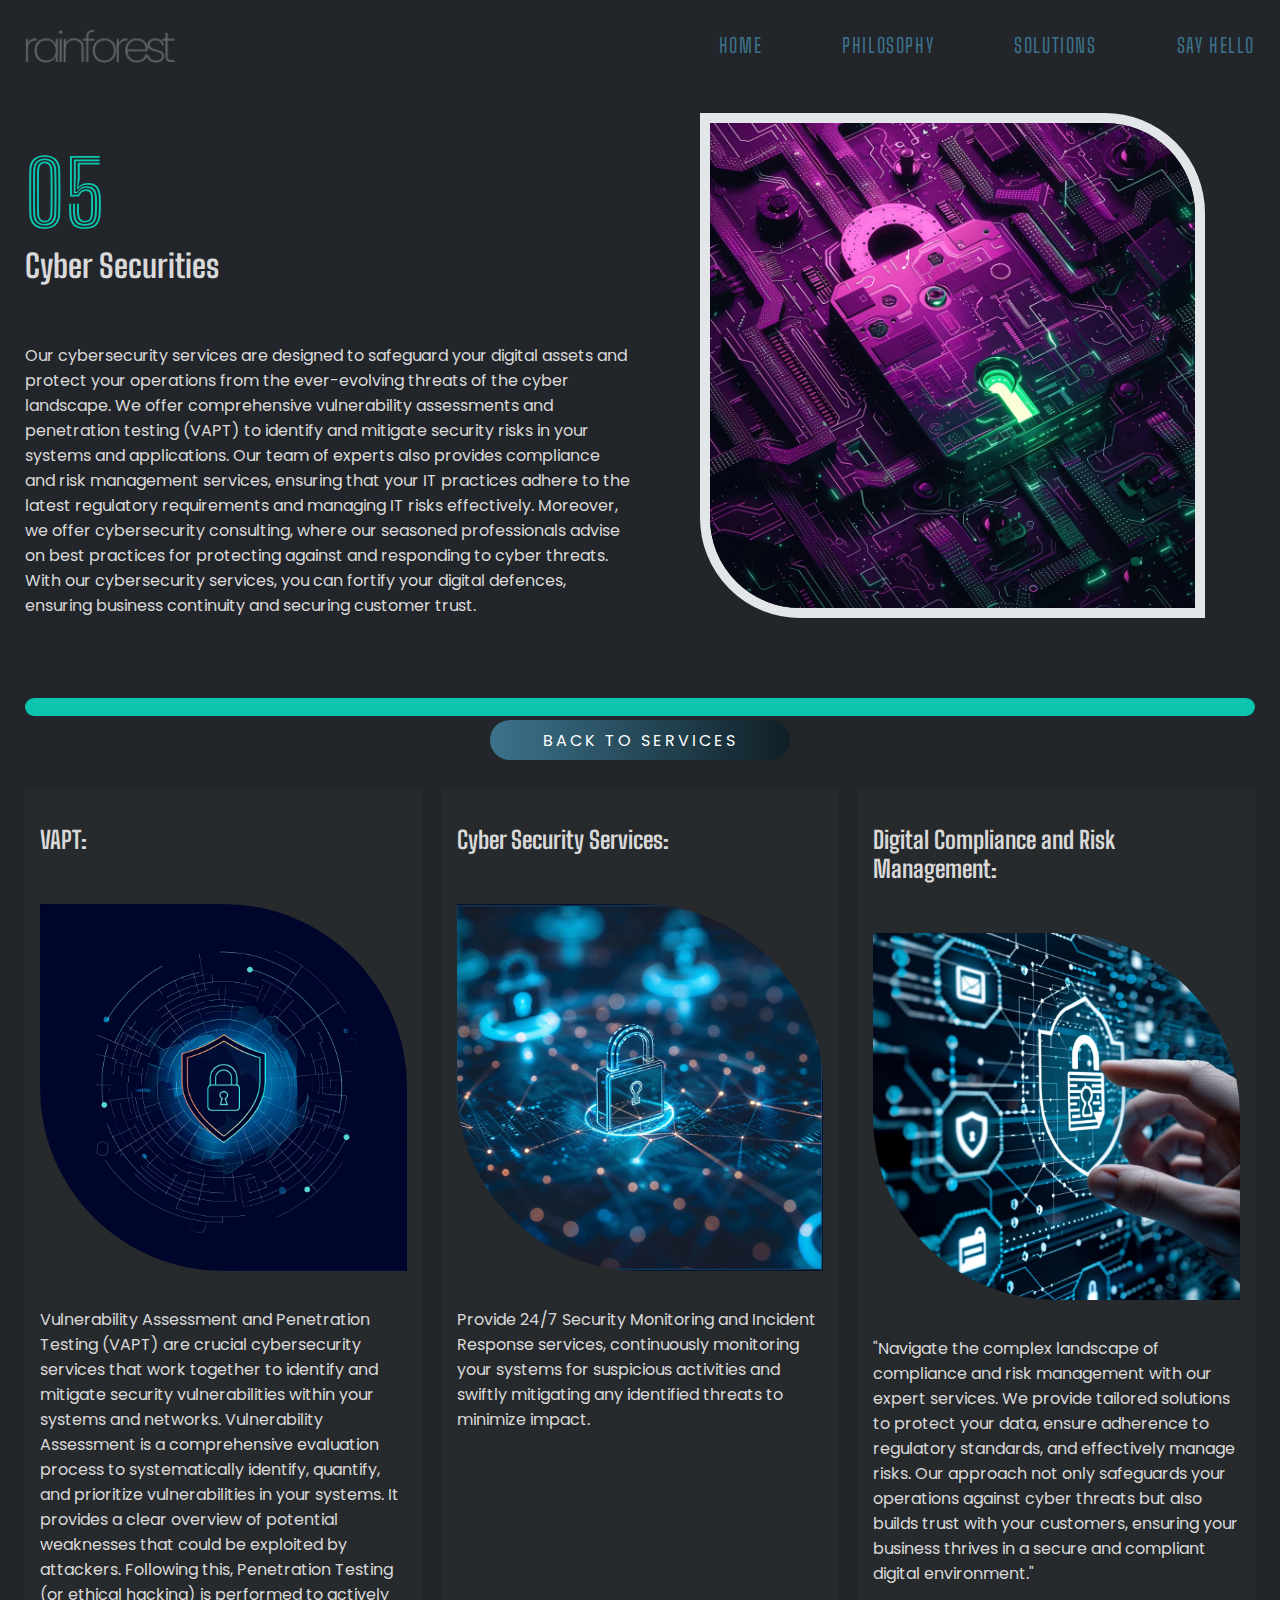
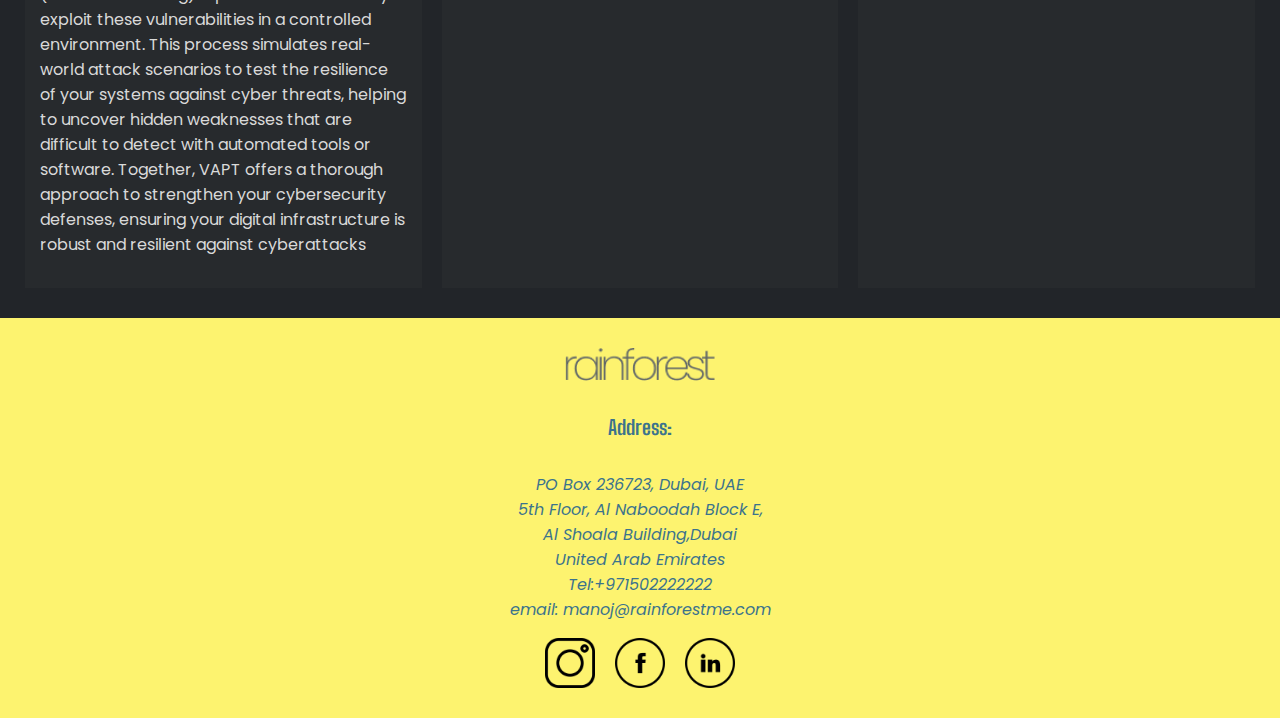
==== commit 9facff19: "footer, media query corrected" ====
--- a/cyber.html
+++ b/cyber.html
@@ -13,148 +13,151 @@
       rel="stylesheet"
     />
   </head>
-  <body class="cyberPage">
-    <section id="cyber-page">
-      <nav class="header">
-        <div class="logo">
-          <img src="images/rainforestlogo.png" alt="Rainforest Agency Logo" />
-        </div>
-        <div class="navigation">
-          <ul class="list">
-            <li class="active"><a href="index.html#home-page">Home</a></li>
-            <li><a href="index.html#about-page">Philosophy</a></li>
-            <li><a href="index.html#service-page">Solutions</a></li>
-            <li><a href="index.html#contact-page">Say Hello</a></li>
-          </ul>
-          <div class="action">
-            <img class="menu" src="images/menu.png" alt="Menu Icon" />
-            <img class="close" src="images/close.png" alt="Close Icon" />
+  <body>
+    <section class="cyberPage">
+      <section id="cyber-page">
+        <nav class="header">
+          <div class="logo">
+            <img src="images/rainforestlogo.png" alt="Rainforest Agency Logo" />
           </div>
-        </div>
-      </nav>
-      <section id="cyber">
-        <section class="intro">
-          <h1>
-            <span class="num">05</span>
-            <span class="main-h1">Cyber Securities</span>
-          </h1>
-          <p class="para">
-            Our cybersecurity services are designed to safeguard your digital
-            assets and protect your operations from the ever-evolving threats of
-            the cyber landscape. We offer comprehensive vulnerability
-            assessments and penetration testing (VAPT) to identify and mitigate
-            security risks in your systems and applications. Our team of experts
-            also provides compliance and risk management services, ensuring that
-            your IT practices adhere to the latest regulatory requirements and
-            managing IT risks effectively. Moreover, we offer cybersecurity
-            consulting, where our seasoned professionals advise on best
-            practices for protecting against and responding to cyber threats.
-            With our cybersecurity services, you can fortify your digital
-            defences, ensuring business continuity and securing customer trust.
-          </p>
-          <div class="cyber-img">
-            <img
-              src="images/cyber security.webp"
-              alt="digital security image for decoration"
-            />
+          <div class="navigation">
+            <ul class="list">
+              <li class="active"><a href="index.html#home-page">Home</a></li>
+              <li><a href="index.html#about-page">Philosophy</a></li>
+              <li><a href="index.html#service-page">Solutions</a></li>
+              <li><a href="index.html#contact-page">Say Hello</a></li>
+            </ul>
+            <div class="action">
+              <img class="menu" src="images/menu.png" alt="Menu Icon" />
+              <img class="close" src="images/close.png" alt="Close Icon" />
+            </div>
           </div>
-        </section>
-        <hr />
-
-        <section class="contents">
-          <article class="content">
-            <div class="page-subHeading">
-              <h2>VAPT:</h2>
+        </nav>
+        <section id="cyber">
+          <section class="intro">
+            <h1>
+              <span class="num">05</span>
+              <span class="main-h1">Cyber Securities</span>
+            </h1>
+            <p class="para">
+              Our cybersecurity services are designed to safeguard your digital
+              assets and protect your operations from the ever-evolving threats
+              of the cyber landscape. We offer comprehensive vulnerability
+              assessments and penetration testing (VAPT) to identify and
+              mitigate security risks in your systems and applications. Our team
+              of experts also provides compliance and risk management services,
+              ensuring that your IT practices adhere to the latest regulatory
+              requirements and managing IT risks effectively. Moreover, we offer
+              cybersecurity consulting, where our seasoned professionals advise
+              on best practices for protecting against and responding to cyber
+              threats. With our cybersecurity services, you can fortify your
+              digital defences, ensuring business continuity and securing
+              customer trust.
+            </p>
+            <div class="cyber-img service-img">
               <img
-                src="images/cybervulnerability.webp"
-                alt="cybersecurity digital image for decoration "
+                src="images/cyber security.webp"
+                alt="digital security image for decoration"
               />
             </div>
-            <div class="page-description">
-              <p>
-                Vulnerability Assessment and Penetration Testing (VAPT) are
-                crucial cybersecurity services that work together to identify
-                and mitigate security vulnerabilities within your systems and
-                networks. Vulnerability Assessment is a comprehensive evaluation
-                process to systematically identify, quantify, and prioritize
-                vulnerabilities in your systems. It provides a clear overview of
-                potential weaknesses that could be exploited by attackers.
-                Following this, Penetration Testing (or ethical hacking) is
-                performed to actively exploit these vulnerabilities in a
-                controlled environment. This process simulates real-world attack
-                scenarios to test the resilience of your systems against cyber
-                threats, helping to uncover hidden weaknesses that are difficult
-                to detect with automated tools or software. Together, VAPT
-                offers a thorough approach to strengthen your cybersecurity
-                defenses, ensuring your digital infrastructure is robust and
-                resilient against cyberattacks
-              </p>
-            </div>
-          </article>
-
-          <article class="content">
-            <div class="page-subHeading">
-              <h2>Cyber Security Services:</h2>
-              <img
-                src="images/cyberdetection.webp"
-                alt="cyber security image for decoration"
-              />
-            </div>
-            <div class="page-description">
-              <p>
-                Provide 24/7 Security Monitoring and Incident Response services,
-                continuously monitoring your systems for suspicious activities
-                and swiftly mitigating any identified threats to minimize
-                impact.
-              </p>
-            </div>
-          </article>
-          <article class="content">
-            <div class="page-subHeading">
-              <h2>Digital Compliance and Risk Management:</h2>
-              <img
-                src="images/cyberapplication.webp"
-                alt="cybersecurity digital image for decoration"
-              />
-            </div>
-            <div class="page-description">
-              <p>
-                "Navigate the complex landscape of compliance and risk
-                management with our expert services. We provide tailored
-                solutions to protect your data, ensure adherence to regulatory
-                standards, and effectively manage risks. Our approach not only
-                safeguards your operations against cyber threats but also builds
-                trust with your customers, ensuring your business thrives in a
-                secure and compliant digital environment."
-              </p>
-            </div>
-          </article>
+          </section>
+          <hr />
+          <section class="contents cyber-contents">
+            <article class="content">
+              <div class="page-subHeading">
+                <h2>VAPT:</h2>
+                <img
+                  class="service--img"
+                  src="images/cybervulnerability.webp"
+                  alt="cybersecurity digital image for decoration "
+                />
+              </div>
+              <div class="page-description">
+                <p>
+                  Vulnerability Assessment and Penetration Testing (VAPT) are
+                  crucial cybersecurity services that work together to identify
+                  and mitigate security vulnerabilities within your systems and
+                  networks. Vulnerability Assessment is a comprehensive
+                  evaluation process to systematically identify, quantify, and
+                  prioritize vulnerabilities in your systems. It provides a
+                  clear overview of potential weaknesses that could be exploited
+                  by attackers. Following this, Penetration Testing (or ethical
+                  hacking) is performed to actively exploit these
+                  vulnerabilities in a controlled environment. This process
+                  simulates real-world attack scenarios to test the resilience
+                  of your systems against cyber threats, helping to uncover
+                  hidden weaknesses that are difficult to detect with automated
+                  tools or software. Together, VAPT offers a thorough approach
+                  to strengthen your cybersecurity defenses, ensuring your
+                  digital infrastructure is robust and resilient against
+                  cyberattacks
+                </p>
+              </div>
+            </article>
+            <article class="content">
+              <div class="page-subHeading">
+                <h2>Cyber Security Services:</h2>
+                <img
+                  src="images/cyberdetection.webp"
+                  alt="cyber security image for decoration"
+                />
+              </div>
+              <div class="page-description">
+                <p>
+                  Provide 24/7 Security Monitoring and Incident Response
+                  services, continuously monitoring your systems for suspicious
+                  activities and swiftly mitigating any identified threats to
+                  minimize impact.
+                </p>
+              </div>
+            </article>
+            <article class="content">
+              <div class="page-subHeading">
+                <h2>Digital Compliance and Risk Management:</h2>
+                <img
+                  src="images/cyberapplication.webp"
+                  alt="cybersecurity digital image for decoration"
+                />
+              </div>
+              <div class="page-description">
+                <p>
+                  "Navigate the complex landscape of compliance and risk
+                  management with our expert services. We provide tailored
+                  solutions to protect your data, ensure adherence to regulatory
+                  standards, and effectively manage risks. Our approach not only
+                  safeguards your operations against cyber threats but also
+                  builds trust with your customers, ensuring your business
+                  thrives in a secure and compliant digital environment."
+                </p>
+              </div>
+            </article>
+          </section>
           <a href="index.html#service-page" class="btn btn-back"
             >Back to Services</a
           >
         </section>
       </section>
-      <footer id="contact-page">
-        <div class="logo">
-          <img src="images/rainforestlogo.png" alt="Rainforest Agency Logo" />
-        </div>
-        <address>
-          <h5>Address:</h5>
-          <p>
-            PO Box 236723, Dubai, UAE<br />
-            5th Floor, Al Naboodah Block E,<br />
-            Al Shoala Building,Dubai<br />
-            United Arab Emirates<br />
-            Tel:+971502222222<br />
-            email: manoj@rainforestme.com
-          </p>
-        </address>
-        <div class="social">
-          <img src="images/instagram.png" alt="Instagram icon " />
-          <img src="images/facebook.png" alt="facebook icon" />
-          <img src="images/linkedin.png" alt="linkedIn icon" />
-        </div>
-      </footer>
     </section>
+    <footer id="contact-page" class="footer">
+      <div class="logo">
+        <img src="images/rainforestlogo.png" alt="Rainforest Agency Logo" />
+      </div>
+      <address>
+        <h5>Address:</h5>
+        <p>
+          PO Box 236723, Dubai, UAE<br />
+          5th Floor, Al Naboodah Block E,<br />
+          Al Shoala Building,Dubai<br />
+          United Arab Emirates<br />
+          Tel:+971502222222<br />
+          email: manoj@rainforestme.com
+        </p>
+      </address>
+      <div class="social">
+        <img src="images/instagram.png" alt="Instagram icon " />
+        <img src="images/facebook.png" alt="facebook icon" />
+        <img src="images/linkedin.png" alt="linkedIn icon" />
+      </div>
+    </footer>
   </body>
 </html>
--- a/style.css
+++ b/style.css
@@ -1,5 +1,5 @@
 :root {
-  --homePageBgClr: #fcef6e;
+  --homePageBgClr: #fdf36f;
   --primaryffClr: #3c738c;
   --generalBgClr: #e2e6e9;
   --buttonClr: linear-gradient(90deg, #3c738c, #101f26);
@@ -155,11 +155,19 @@
   text-transform: uppercase;
   background: var(--buttonClr);
   border-radius: 5rem;
-  padding: 0.5rem 2rem;
+  padding: 0.75rem 2rem;
   color: #fff;
   width: 100%;
+  letter-spacing: 0.3rem;
+}
+
+.btn--contact {
+  width: 90%;
   max-width: 30rem;
-  letter-spacing: 0.3rem;
+}
+.btn-back {
+  width: 90%;
+  max-width: 30rem;
 }
 
 /* aboutUs - section */
@@ -230,6 +238,8 @@
 .btn-service {
   margin-left: 0;
   padding: 1rem 1.5rem;
+  width: 90%;
+  max-width: 30rem;
 }
 
 /* clients section */
@@ -255,12 +265,13 @@
 /* footer section */
 
 #contact-page {
-  background-color: var(--newPageBgVar);
-}
+  background-color: var(--homePageBgClr);
+  padding: 3rem;
+}
+
 .footer {
   text-align: center;
   padding: 3rem 2.5rem;
-  background-color: var(--generalBgClr);
 }
 .logo img {
   margin: 0 auto;
@@ -281,6 +292,16 @@
 
 .social img {
   width: 50px;
+}
+.contact-details {
+  display: grid;
+  gap: 2rem;
+  grid-template-columns: 1fr;
+  justify-content: center;
+  align-items: center;
+}
+.contact-details hr {
+  display: none;
 }
 
 /* digital marketing services page  */
@@ -488,7 +509,7 @@
     display: none;
   }
   .hero-image {
-    max-width: 70%;
+    max-width: 55%;
     margin: 0 auto;
   }
   .list {
@@ -558,8 +579,30 @@
     display: grid;
     grid-template-columns: repeat(2, 1fr);
   }
+
+  .social {
+    display: flex;
+    align-items: center;
+    justify-content: center;
+  }
+
+  .contact-details {
+    grid-template-columns: 1fr auto 1fr;
+    justify-content: center;
+    align-items: center;
+  }
+  .contact-details hr {
+    background-color: var(--newGreen);
+    display: grid;
+    rotate: 90deg;
+    height: 5px;
+    width: 20rem;
+    border: 0;
+  }
+
   /* digital marketing services 768px size */
   .intro {
+    grid-template-columns: 1fr 1fr;
     grid-template-columns: 1fr 1fr;
     gap: 2rem;
   }
@@ -571,9 +614,16 @@
   .digi-img {
     grid-column: 2/3;
     grid-row: 1/3;
-    padding-top: 5rem;
-  }
-  .digi-img img {
+    /* padding-top: 5rem; */
+  }
+
+  .service-img {
+    justify-self: center;
+    align-self: center;
+  }
+  .service-img img {
+    max-width: 100%;
+    margin-inline: auto;
     border-radius: 0 100px 0 100px;
     border: 1rem solid var(--generalBgClr);
   }
@@ -611,31 +661,30 @@
     grid-column: 2/3;
     grid-row: 1/3;
     padding-top: 5rem;
-}
-
-/* development section */
-
-.development-img {
-  grid-column: 2/3;
-  grid-row: 1/3;
-  padding-top: 5rem;
-}
-#development .btn-back {
-  grid-column: 1/-1;
-  grid-row: 3/4;
-}
-/* cyber section */
-.cyber-img {
-  grid-column: 2/3;
-  grid-row: 1/3;
-  padding-top: 5rem;
-}
-#cyber .btn-back {
-  grid-column: 1/-1;
-  grid-row: 3/4;
-}
-
-
+  }
+
+  /* development section */
+
+  .development-img {
+    grid-column: 2/3;
+    grid-row: 1/3;
+    padding-top: 5rem;
+  }
+  #development .btn-back {
+    grid-column: 1/-1;
+    grid-row: 3/4;
+  }
+  /* cyber section */
+  .cyber-img {
+    grid-column: 2/3;
+    grid-row: 1/3;
+    padding-top: 5rem;
+  }
+  #cyber .btn-back {
+    grid-column: 1/-1;
+    grid-row: 3/4;
+  }
+}
 
 @media screen and (min-width: 1024px) {
   /* navigation */
@@ -654,16 +703,29 @@
     grid-row: 1/3;
     max-width: 100%;
   }
-  .btn {
-    width: 60%;
+
+  .hero-image img {
+    width: 100%;
+    height: 100%;
+    object-fit: cover;
+  }
+  .btn-service {
+    width: 50%;
   }
   /* digital marketing services 1240px size */
+
   .intro h1 {
     padding-top: 2rem;
   }
   .contents {
     grid-template-columns: 1fr 1fr 1fr;
     margin-top: 3rem;
+  }
+  .service-img img {
+    max-width: 100%;
+  }
+  .service-img {
+    padding: 5rem;
   }
 
   .pooh {
@@ -718,7 +780,18 @@
   #service-page {
     grid-template-columns: repeat(3, 1fr);
   }
+  .service {
+    display: grid;
+    grid-template-columns: subgrid;
+    grid-template-columns: 1fr;
+    grid-template-rows: 0.25fr 1fr 0.1fr;
+  }
+
+  #cyber .contents {
+    grid-template-columns: repeat(3, 1fr);
+  }
   .cyber {
+    grid-template-columns: 1fr;
     grid-column: 2/4;
     grid-row: 3/4;
   }
@@ -731,7 +804,7 @@
     margin-top: 0;
   }
   /* digital marketing page */
-  .contents {
+  .digital-contents {
     grid-template-columns: repeat(4, 1fr);
   }
   .pooh {
@@ -742,4 +815,9 @@
     grid-column: 4/5;
     grid-row: 2/3;
   }
-}
+
+  /* cyber section at 1440px */
+  .cyber-contents {
+    grid-template-columns: repeat(3, 1fr);
+  }
+}
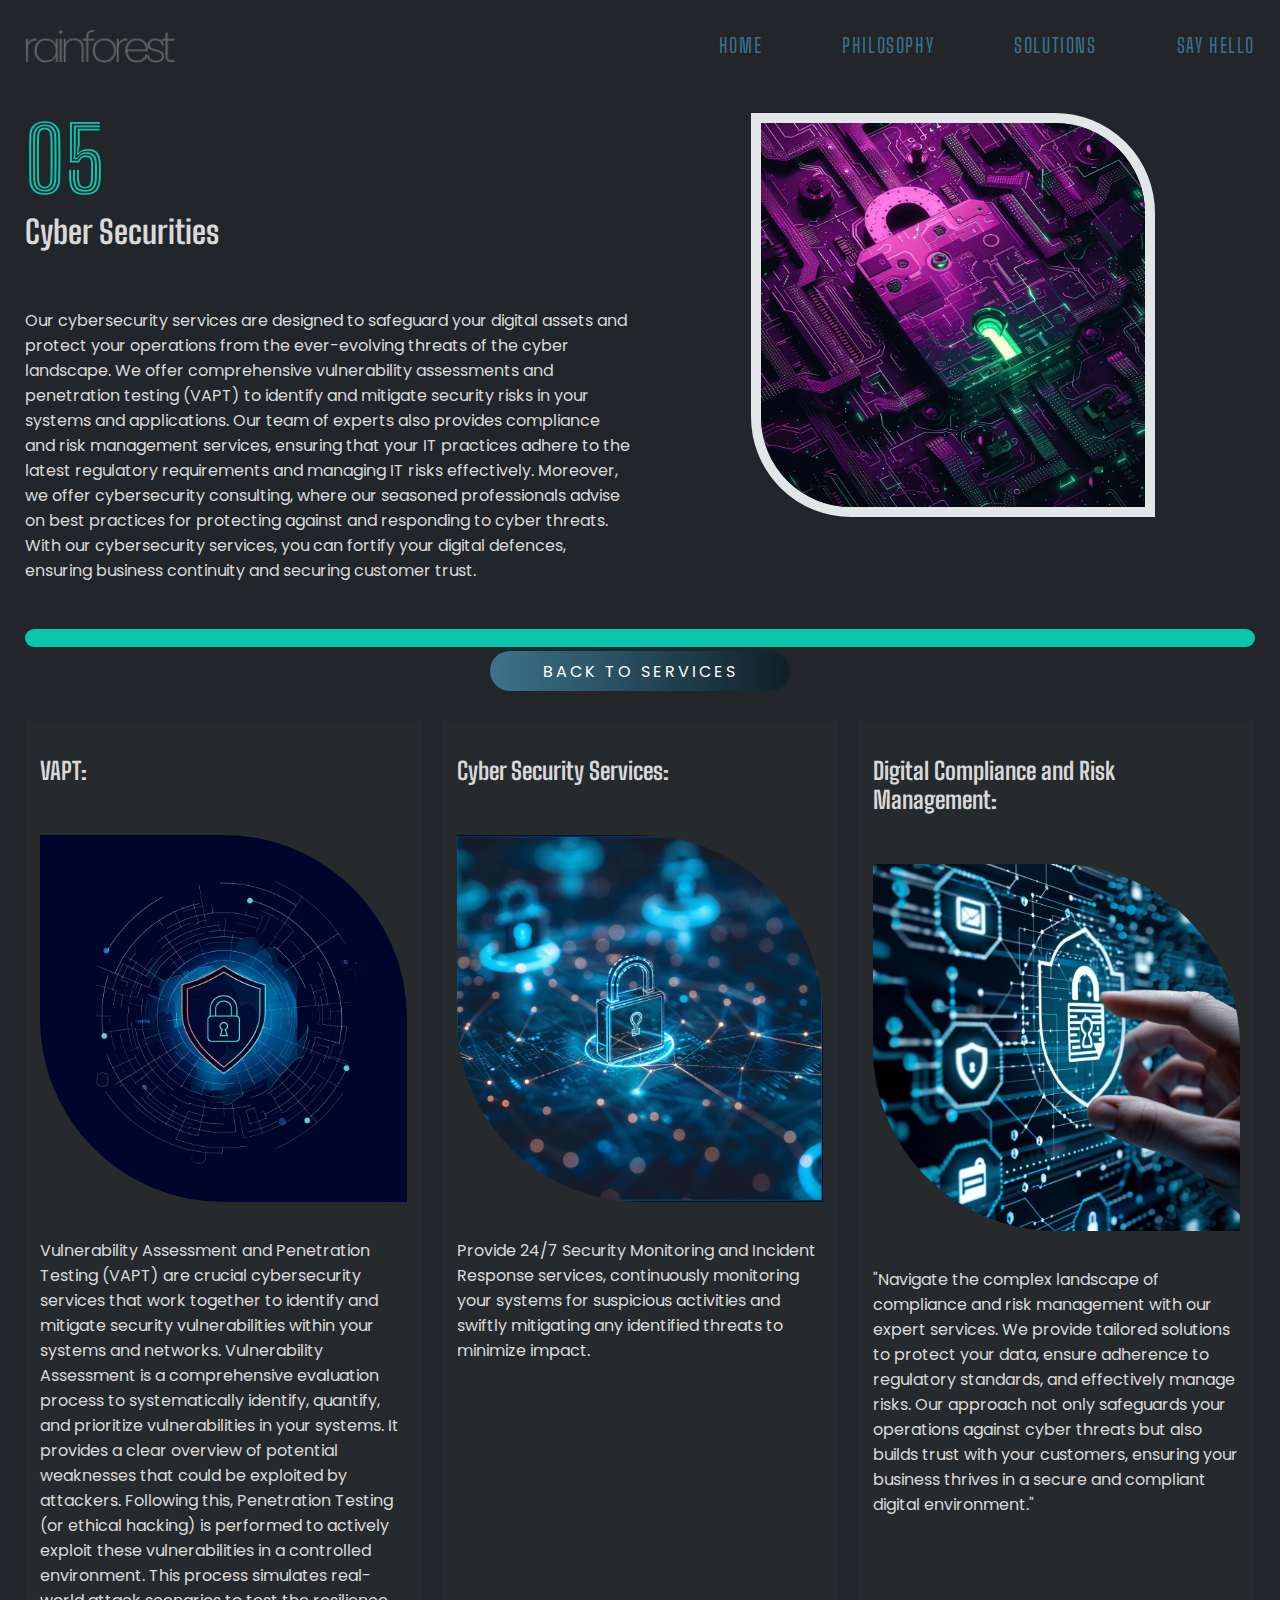
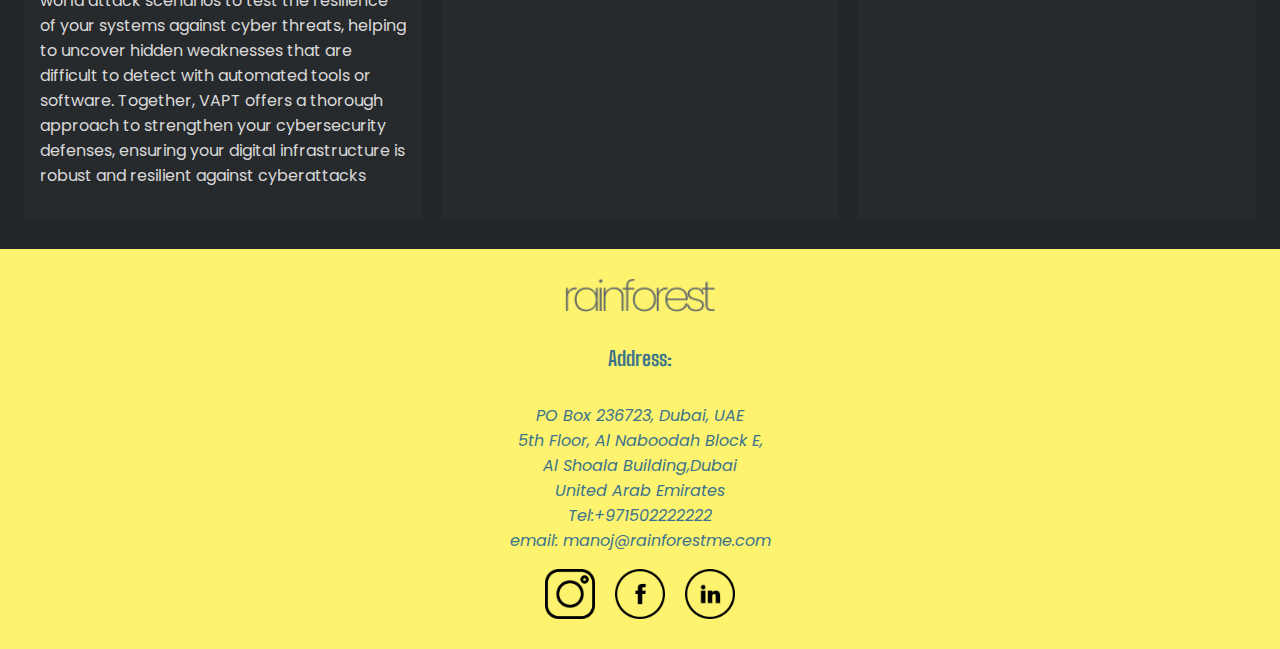
==== commit 31de7de0: "meta tag update for seo description" ====
--- a/cyber.html
+++ b/cyber.html
@@ -3,6 +3,16 @@
   <head>
     <meta charset="UTF-8" />
     <meta name="viewport" content="width=device-width, initial-scale=1.0" />
+    <meta
+      name="description"
+      content="Rainforest Agency is a dynamic media firm
+    based in Dubai, specializing in a seamless blend of creative and strategic
+    solutions for diverse media needs. Our integrated approach combines profound
+    market insights with innovative digital and traditional media strategies to
+    drive brand engagement. We offer tailored solutions in media planning,
+    creative design, development, and cybersecurity, ensuring measurable
+    success. Connect with us to transform your brand's digital presence."
+    />
     <title>Rainforest Agency</title>
     <link rel="stylesheet" href="style.css" />
     <script src="app.js" defer></script>
--- a/style.css
+++ b/style.css
@@ -192,7 +192,7 @@
 }
 hr {
   margin: 4px 0;
-  width: 60%;
+  width: 50%;
 }
 
 .subHeading1 {
@@ -622,7 +622,7 @@
     align-self: center;
   }
   .service-img img {
-    max-width: 100%;
+    max-width: 80%;
     margin-inline: auto;
     border-radius: 0 100px 0 100px;
     border: 1rem solid var(--generalBgClr);
@@ -722,7 +722,7 @@
     margin-top: 3rem;
   }
   .service-img img {
-    max-width: 100%;
+    max-width: 80%;
   }
   .service-img {
     padding: 5rem;
